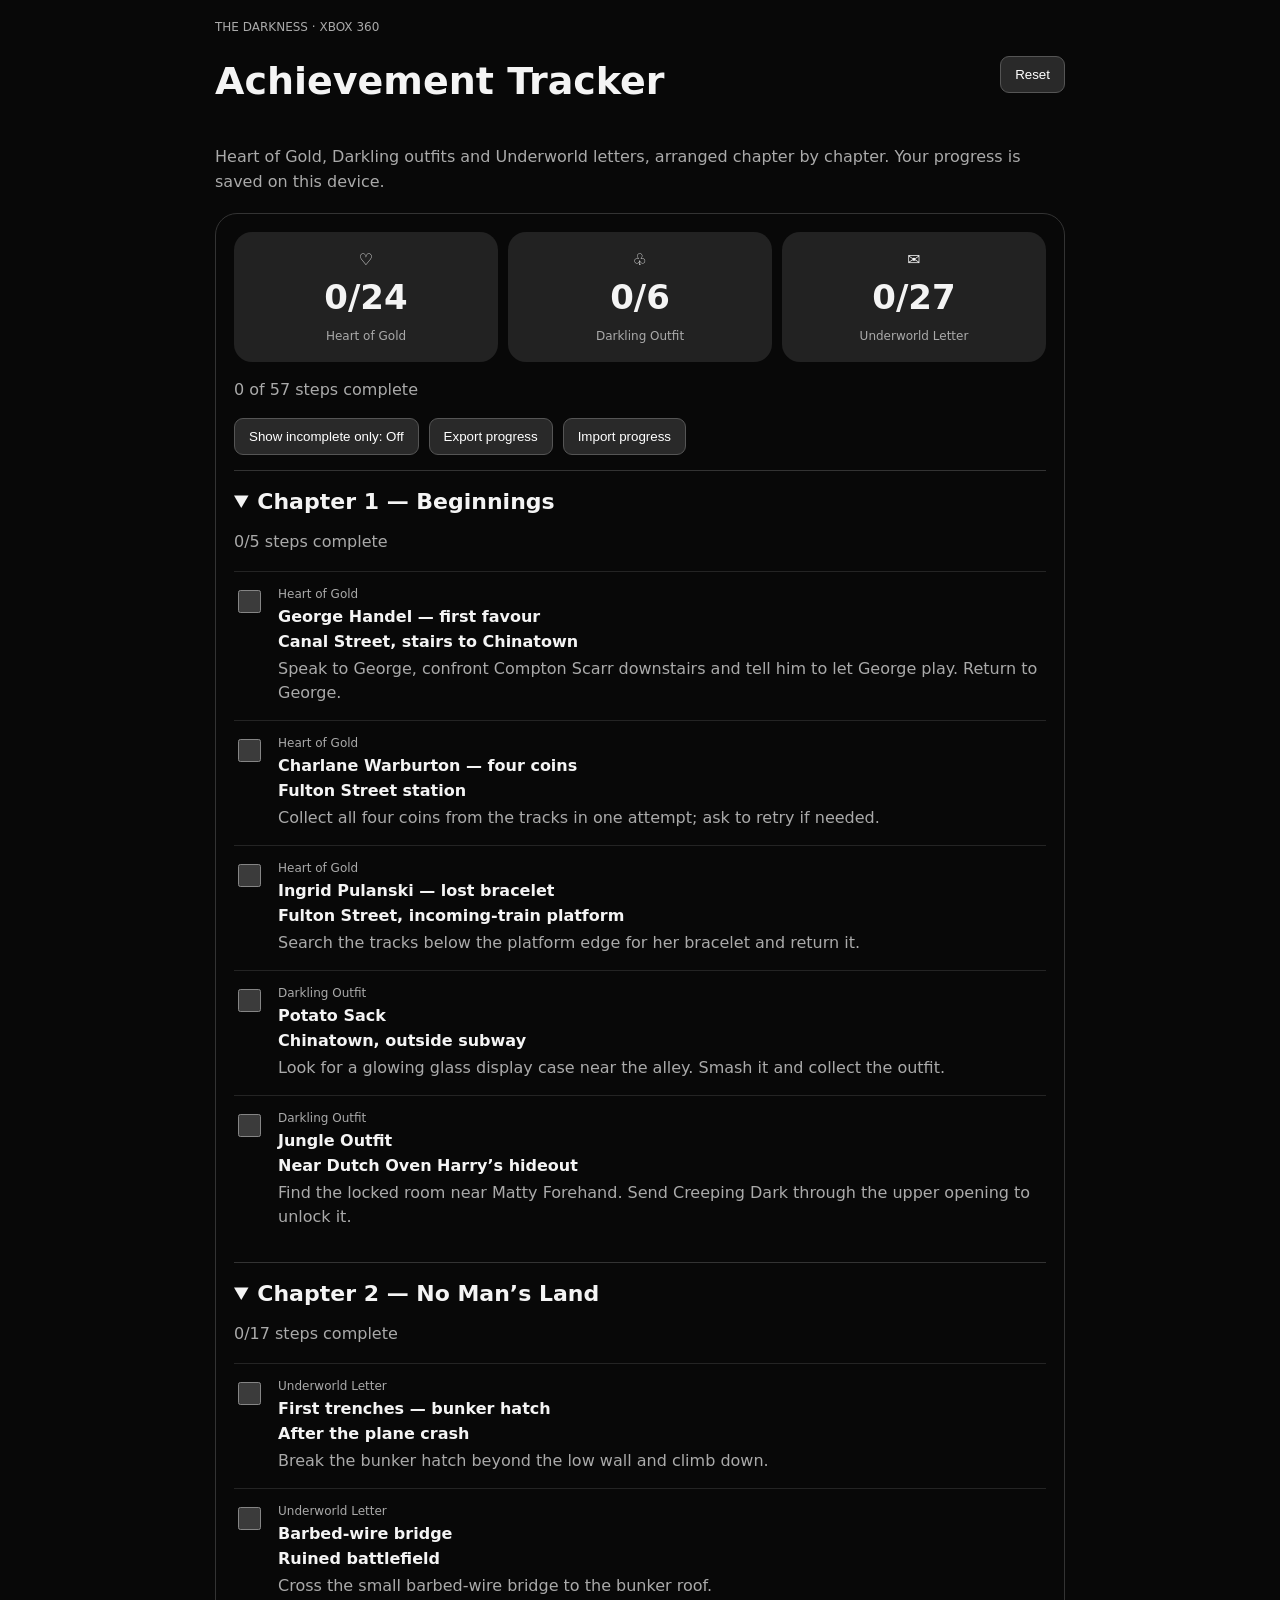
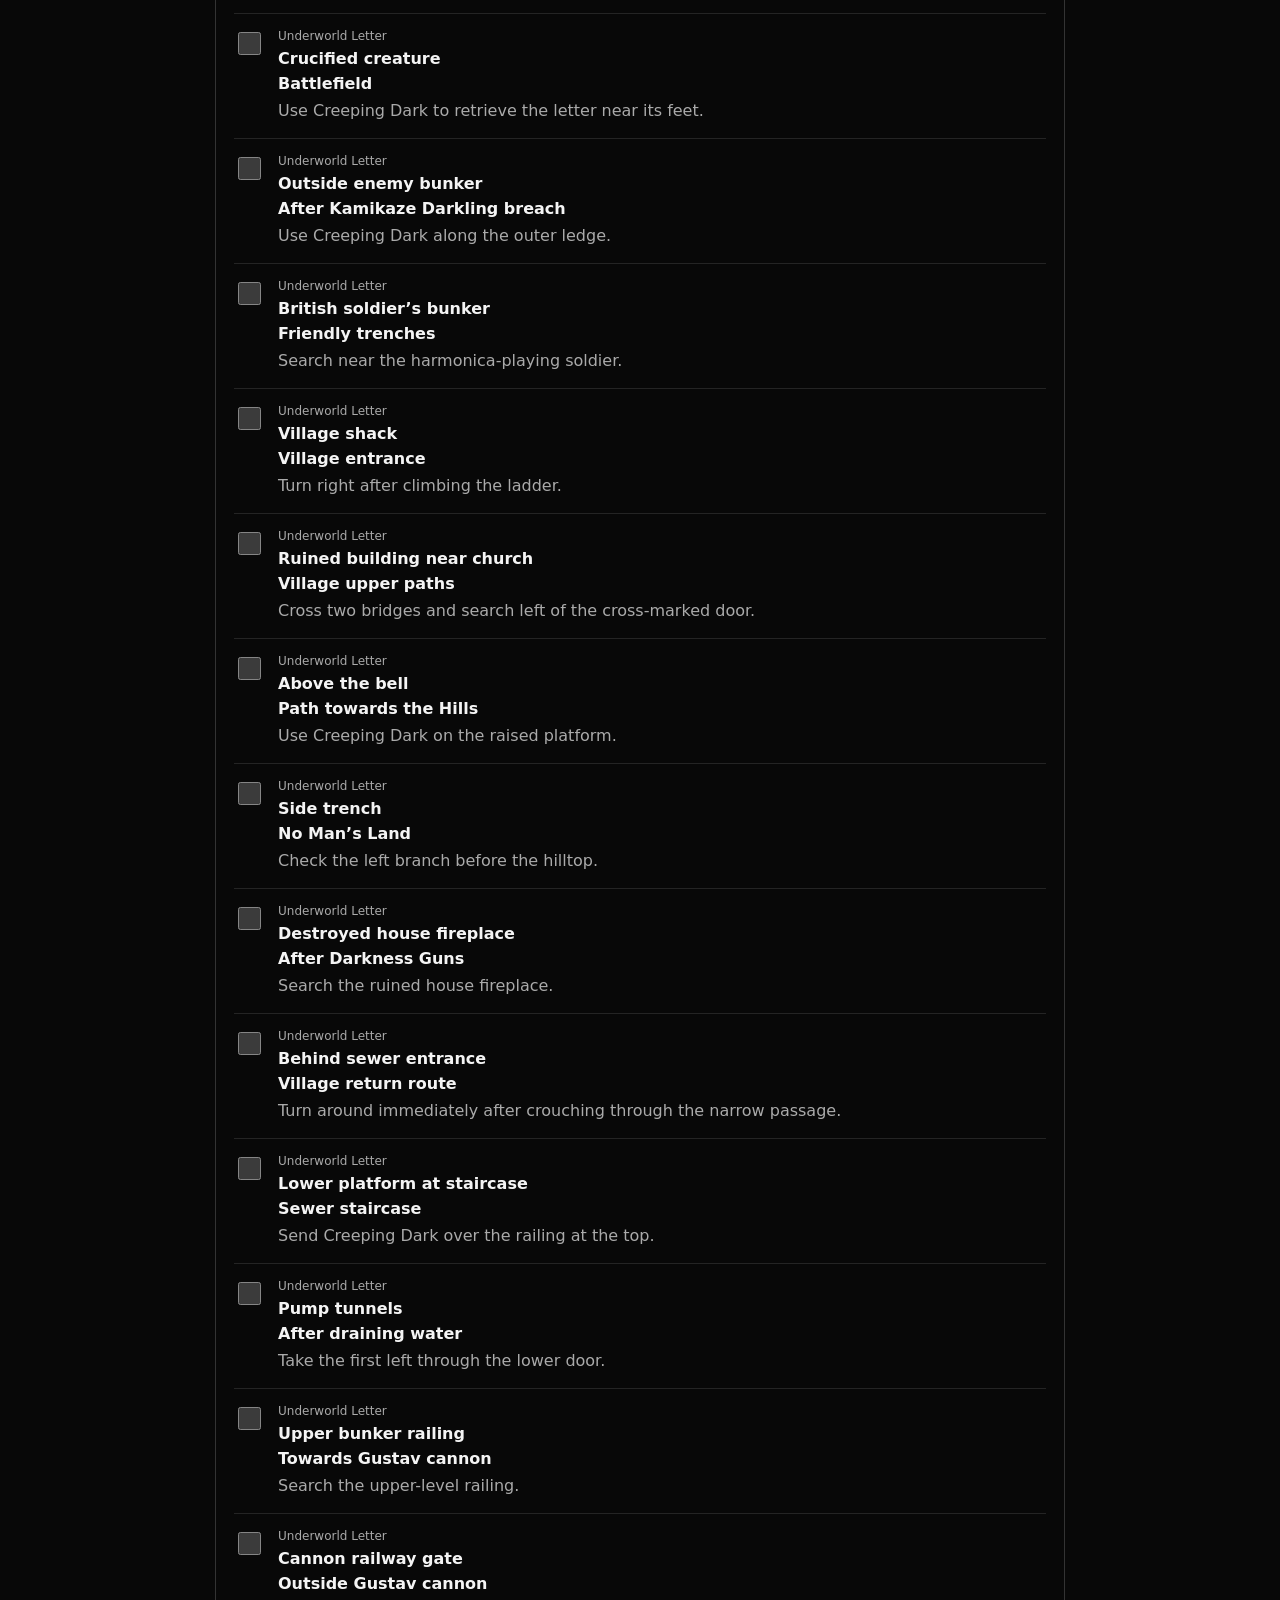
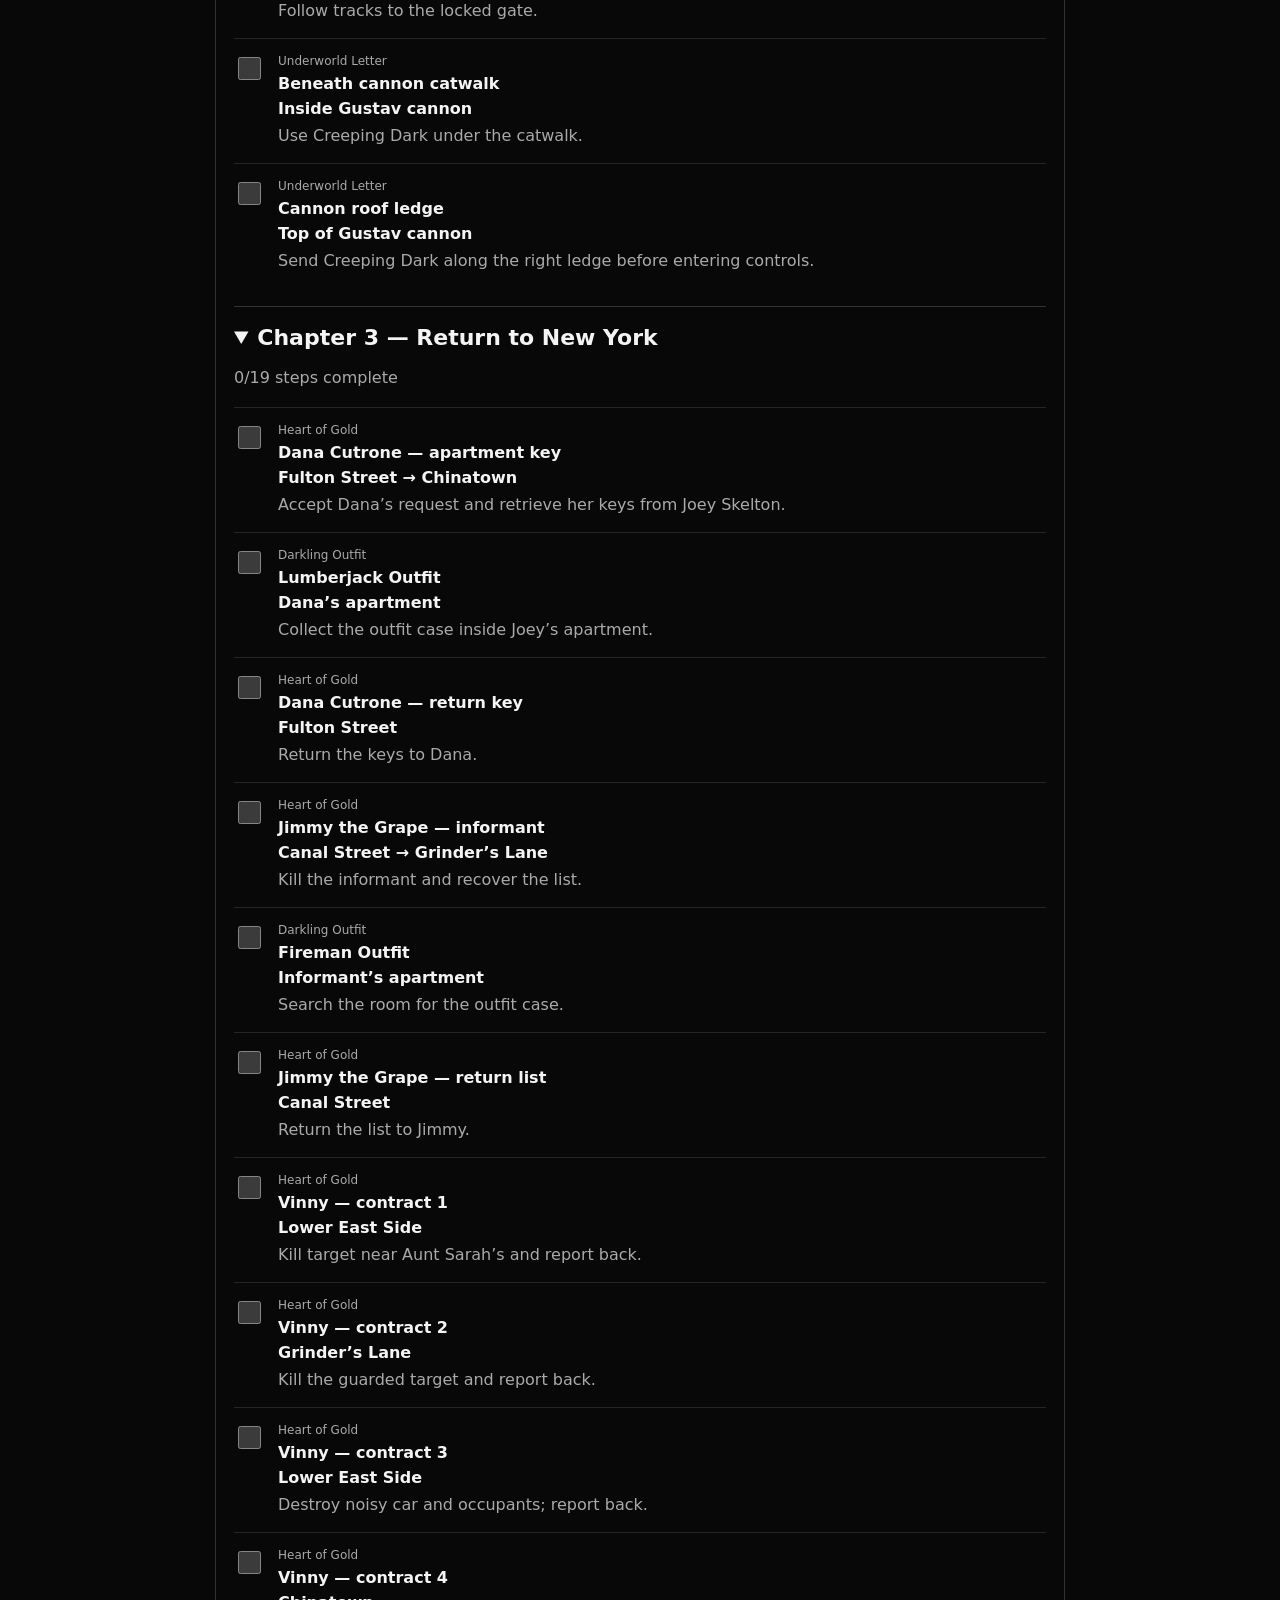
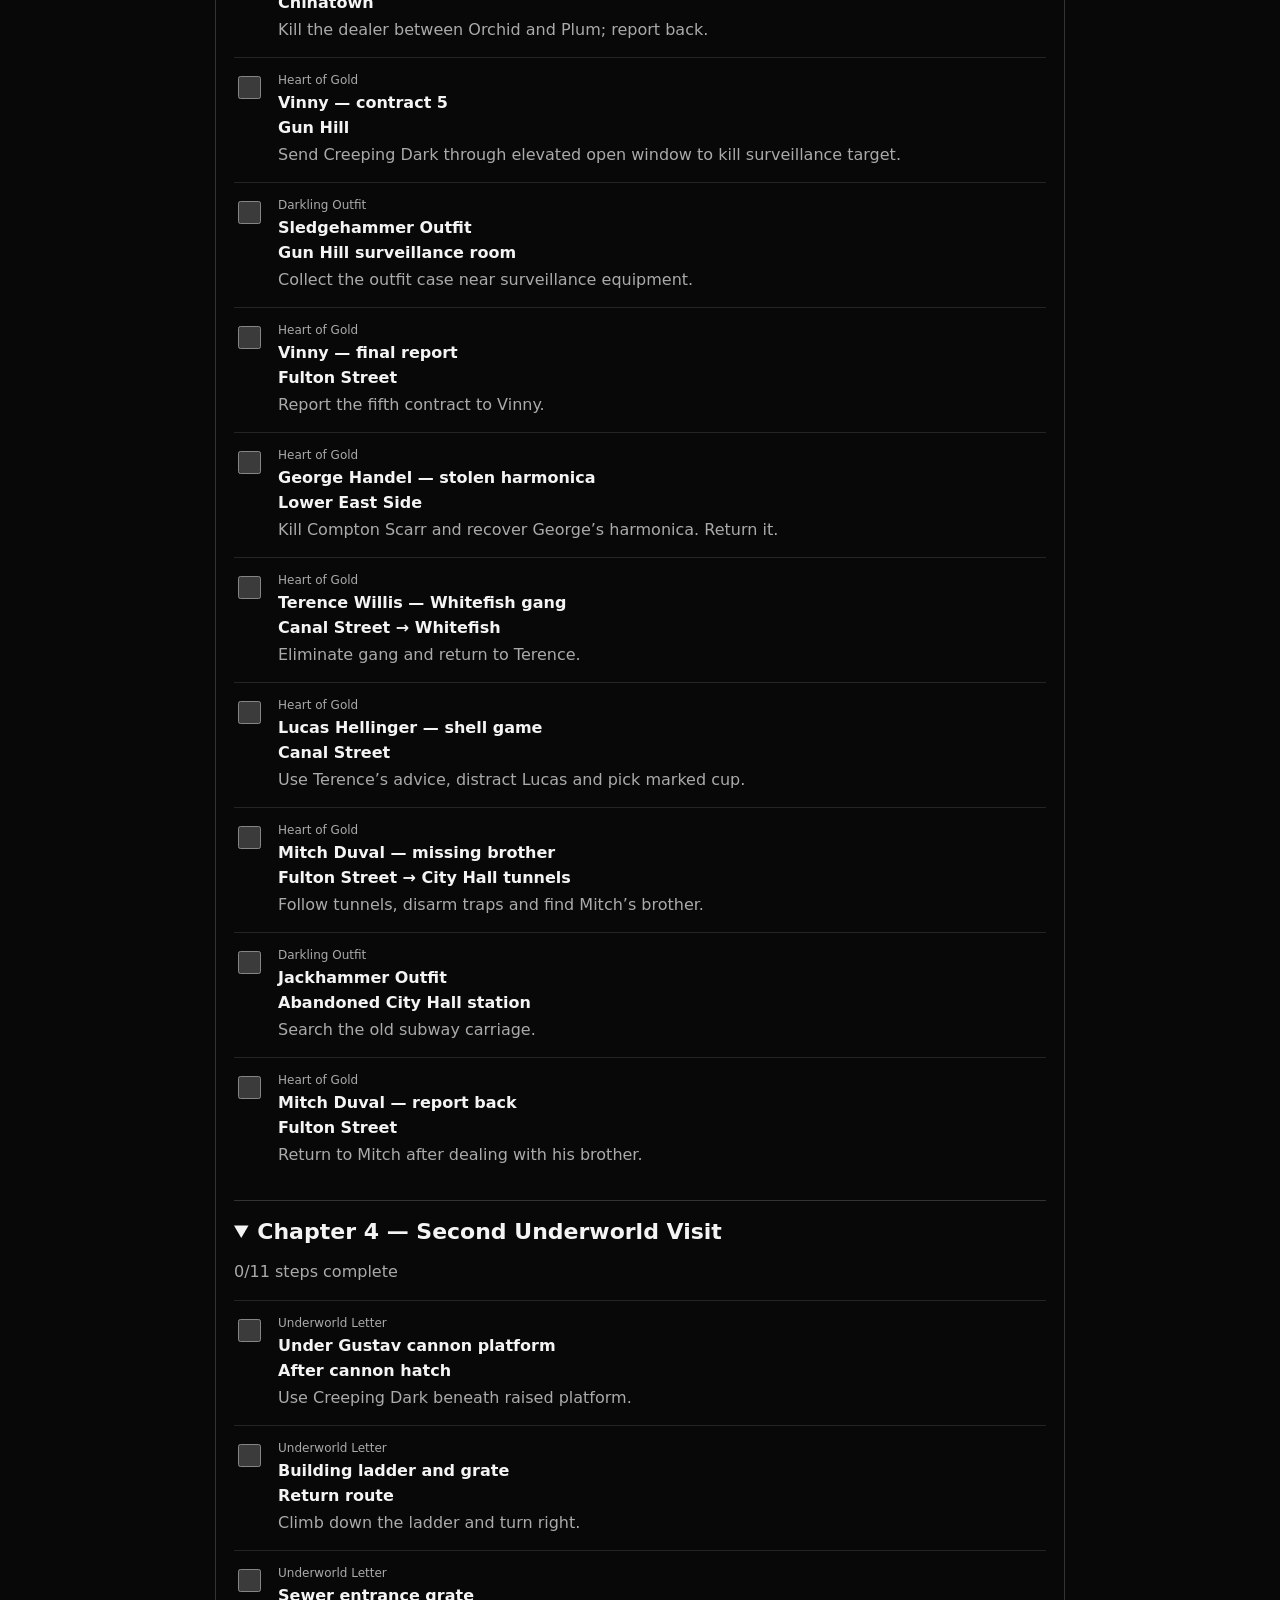
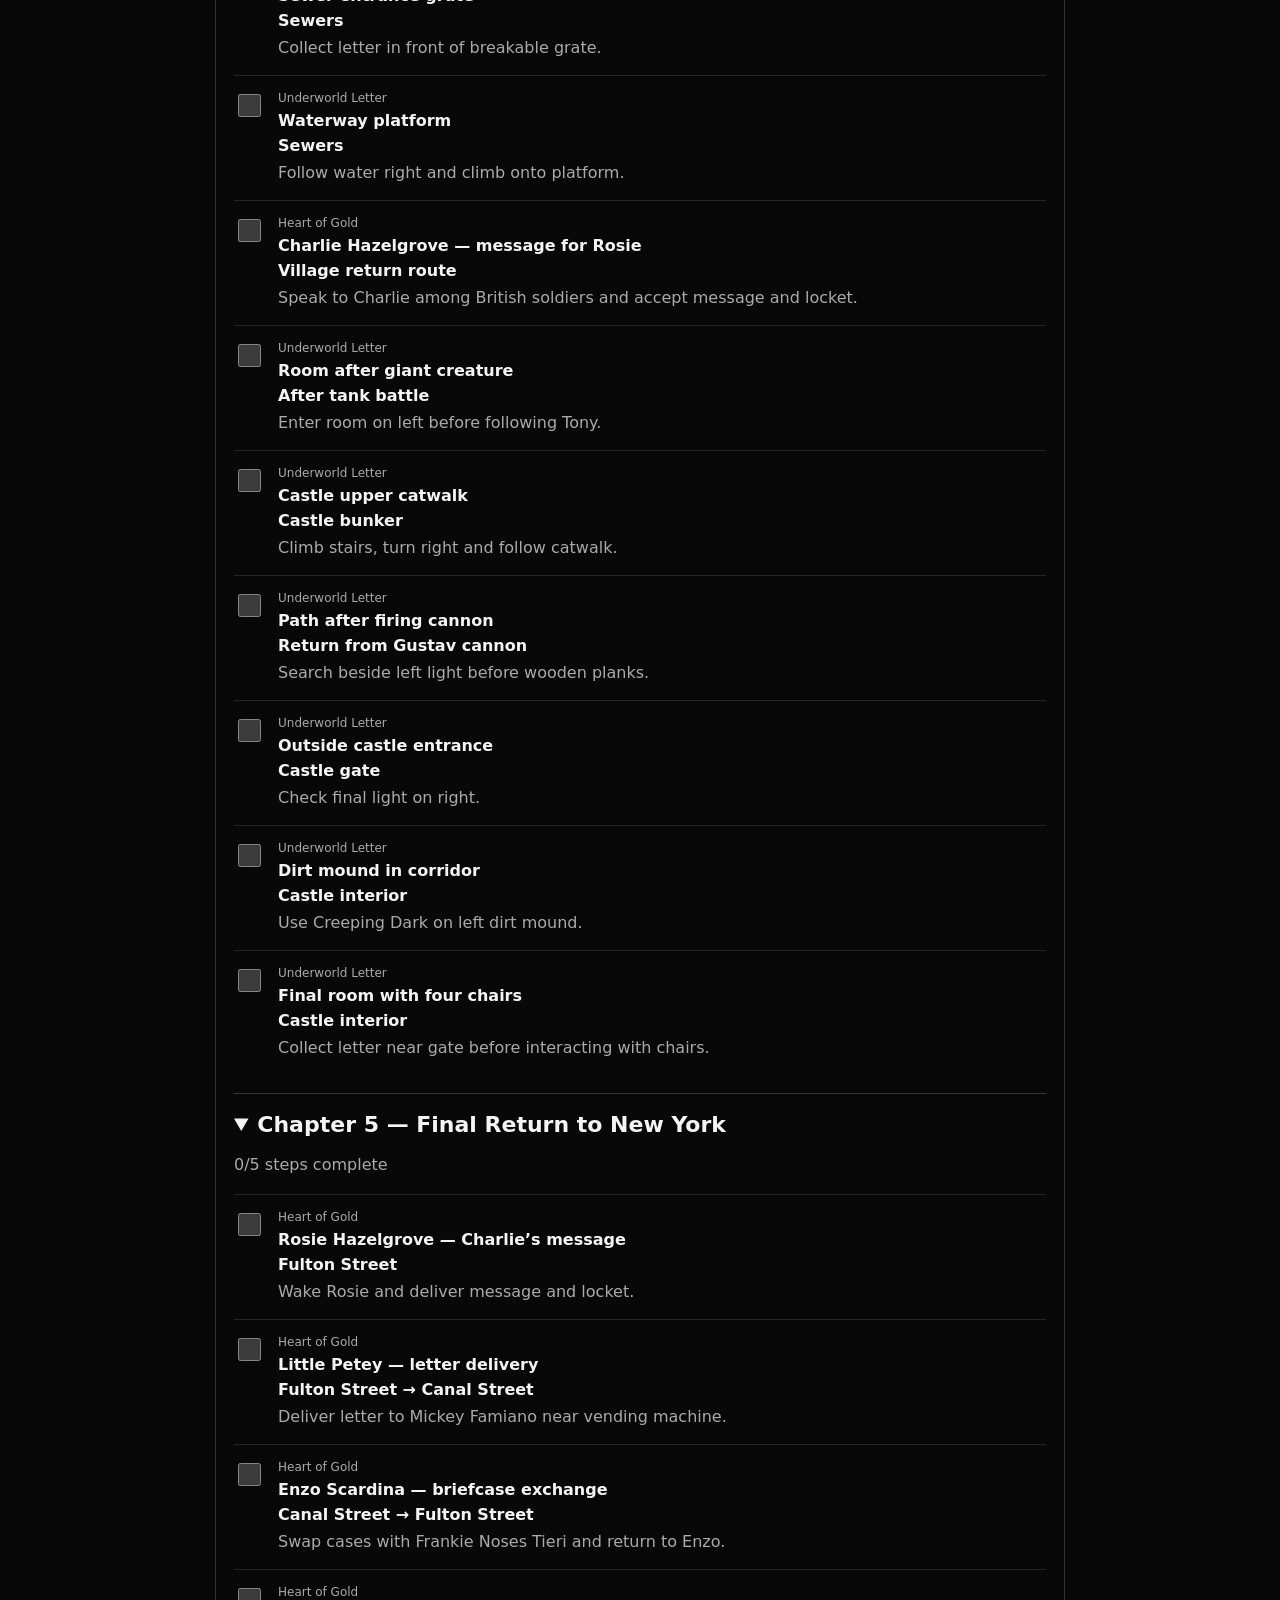
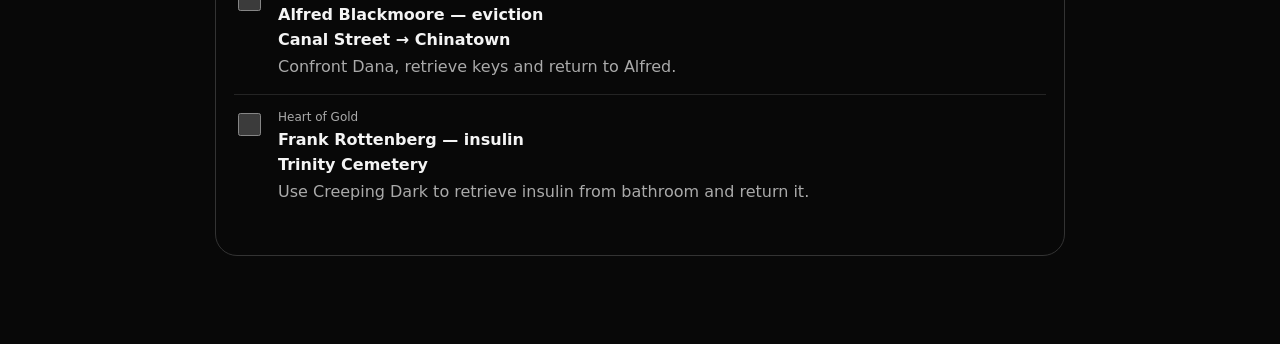
==== index.html @ 96cd5b73 "Add files via upload" ====
<!doctype html><html lang="en"><head><meta charset="utf-8"><meta name="viewport" content="width=device-width,initial-scale=1"><title>The Darkness — Achievement Tracker</title><style>:root{color-scheme:dark;font-family:system-ui,-apple-system,sans-serif;background:#080808;color:#f4f4f4}body{max-width:850px;margin:auto;padding:20px 16px 70px}h1{font-size:clamp(25px,5vw,38px)}h2{font-size:24px;margin:8px 0}p{color:#aaa;line-height:1.55}.stats{display:grid;grid-template-columns:repeat(3,1fr);gap:10px}.stat{background:#222;border-radius:18px;text-align:center;padding:18px 6px}.stat b{display:block;font-size:clamp(22px,5vw,34px);margin:8px 0}.stat span{font-size:12px;color:#aaa}.panel{border:1px solid #333;border-radius:22px;padding:18px;margin:18px 0}details{border-top:1px solid #333;padding:18px 0}summary{font-size:22px;font-weight:700;cursor:pointer}label{display:flex;gap:14px;padding:15px 0;border-top:1px solid #242424;cursor:pointer}input{width:23px;height:23px;flex-shrink:0;accent-color:#ddd}small{display:block;color:#aaa;font-size:12px;margin-bottom:6px}.where{font-weight:600;margin:6px 0}.desc{color:#aaa;line-height:1.5}button{background:#292929;color:white;border:1px solid #555;padding:10px 14px;border-radius:9px;cursor:pointer}header{display:flex;align-items:center;justify-content:space-between;gap:12px}.muted{color:#aaa} .done .name{text-decoration:line-through;color:#888} .controls{display:flex;gap:10px;flex-wrap:wrap;margin:15px 0}@media(max-width:430px){.panel{padding:12px}.stat{padding:14px 3px}}</style></head><body><header><div><small>THE DARKNESS · XBOX 360</small><h1>Achievement Tracker</h1></div><button id="reset">Reset</button></header><p>Heart of Gold, Darkling outfits and Underworld letters, arranged chapter by chapter. Your progress is saved on this device.</p><section class="panel"><div class="stats" id="stats"></div><p id="overall"></p><div class="controls"><button id="filter">Show incomplete only: Off</button><button id="export">Export progress</button><button id="import">Import progress</button><input id="file" type="file" accept="application/json" hidden></div><div id="chapters"></div></section><script>
const raw=[
['Chapter 1 — Beginnings',[
['heart','George Handel — first favour','Canal Street, stairs to Chinatown','Speak to George, confront Compton Scarr downstairs and tell him to let George play. Return to George.'],
['heart','Charlane Warburton — four coins','Fulton Street station','Collect all four coins from the tracks in one attempt; ask to retry if needed.'],
['heart','Ingrid Pulanski — lost bracelet','Fulton Street, incoming-train platform','Search the tracks below the platform edge for her bracelet and return it.'],
['outfit','Potato Sack','Chinatown, outside subway','Look for a glowing glass display case near the alley. Smash it and collect the outfit.'],
['outfit','Jungle Outfit','Near Dutch Oven Harry’s hideout','Find the locked room near Matty Forehand. Send Creeping Dark through the upper opening to unlock it.']]],
['Chapter 2 — No Man’s Land',[
['letter','First trenches — bunker hatch','After the plane crash','Break the bunker hatch beyond the low wall and climb down.'],['letter','Barbed-wire bridge','Ruined battlefield','Cross the small barbed-wire bridge to the bunker roof.'],['letter','Crucified creature','Battlefield','Use Creeping Dark to retrieve the letter near its feet.'],['letter','Outside enemy bunker','After Kamikaze Darkling breach','Use Creeping Dark along the outer ledge.'],['letter','British soldier’s bunker','Friendly trenches','Search near the harmonica-playing soldier.'],['letter','Village shack','Village entrance','Turn right after climbing the ladder.'],['letter','Ruined building near church','Village upper paths','Cross two bridges and search left of the cross-marked door.'],['letter','Above the bell','Path towards the Hills','Use Creeping Dark on the raised platform.'],['letter','Side trench','No Man’s Land','Check the left branch before the hilltop.'],['letter','Destroyed house fireplace','After Darkness Guns','Search the ruined house fireplace.'],['letter','Behind sewer entrance','Village return route','Turn around immediately after crouching through the narrow passage.'],['letter','Lower platform at staircase','Sewer staircase','Send Creeping Dark over the railing at the top.'],['letter','Pump tunnels','After draining water','Take the first left through the lower door.'],['letter','Upper bunker railing','Towards Gustav cannon','Search the upper-level railing.'],['letter','Cannon railway gate','Outside Gustav cannon','Follow tracks to the locked gate.'],['letter','Beneath cannon catwalk','Inside Gustav cannon','Use Creeping Dark under the catwalk.'],['letter','Cannon roof ledge','Top of Gustav cannon','Send Creeping Dark along the right ledge before entering controls.']]],
['Chapter 3 — Return to New York',[
['heart','Dana Cutrone — apartment key','Fulton Street → Chinatown','Accept Dana’s request and retrieve her keys from Joey Skelton.'],['outfit','Lumberjack Outfit','Dana’s apartment','Collect the outfit case inside Joey’s apartment.'],['heart','Dana Cutrone — return key','Fulton Street','Return the keys to Dana.'],['heart','Jimmy the Grape — informant','Canal Street → Grinder’s Lane','Kill the informant and recover the list.'],['outfit','Fireman Outfit','Informant’s apartment','Search the room for the outfit case.'],['heart','Jimmy the Grape — return list','Canal Street','Return the list to Jimmy.'],['heart','Vinny — contract 1','Lower East Side','Kill target near Aunt Sarah’s and report back.'],['heart','Vinny — contract 2','Grinder’s Lane','Kill the guarded target and report back.'],['heart','Vinny — contract 3','Lower East Side','Destroy noisy car and occupants; report back.'],['heart','Vinny — contract 4','Chinatown','Kill the dealer between Orchid and Plum; report back.'],['heart','Vinny — contract 5','Gun Hill','Send Creeping Dark through elevated open window to kill surveillance target.'],['outfit','Sledgehammer Outfit','Gun Hill surveillance room','Collect the outfit case near surveillance equipment.'],['heart','Vinny — final report','Fulton Street','Report the fifth contract to Vinny.'],['heart','George Handel — stolen harmonica','Lower East Side','Kill Compton Scarr and recover George’s harmonica. Return it.'],['heart','Terence Willis — Whitefish gang','Canal Street → Whitefish','Eliminate gang and return to Terence.'],['heart','Lucas Hellinger — shell game','Canal Street','Use Terence’s advice, distract Lucas and pick marked cup.'],['heart','Mitch Duval — missing brother','Fulton Street → City Hall tunnels','Follow tunnels, disarm traps and find Mitch’s brother.'],['outfit','Jackhammer Outfit','Abandoned City Hall station','Search the old subway carriage.'],['heart','Mitch Duval — report back','Fulton Street','Return to Mitch after dealing with his brother.']]],
['Chapter 4 — Second Underworld Visit',[
['letter','Under Gustav cannon platform','After cannon hatch','Use Creeping Dark beneath raised platform.'],['letter','Building ladder and grate','Return route','Climb down the ladder and turn right.'],['letter','Sewer entrance grate','Sewers','Collect letter in front of breakable grate.'],['letter','Waterway platform','Sewers','Follow water right and climb onto platform.'],['heart','Charlie Hazelgrove — message for Rosie','Village return route','Speak to Charlie among British soldiers and accept message and locket.'],['letter','Room after giant creature','After tank battle','Enter room on left before following Tony.'],['letter','Castle upper catwalk','Castle bunker','Climb stairs, turn right and follow catwalk.'],['letter','Path after firing cannon','Return from Gustav cannon','Search beside left light before wooden planks.'],['letter','Outside castle entrance','Castle gate','Check final light on right.'],['letter','Dirt mound in corridor','Castle interior','Use Creeping Dark on left dirt mound.'],['letter','Final room with four chairs','Castle interior','Collect letter near gate before interacting with chairs.']]],
['Chapter 5 — Final Return to New York',[
['heart','Rosie Hazelgrove — Charlie’s message','Fulton Street','Wake Rosie and deliver message and locket.'],['heart','Little Petey — letter delivery','Fulton Street → Canal Street','Deliver letter to Mickey Famiano near vending machine.'],['heart','Enzo Scardina — briefcase exchange','Canal Street → Fulton Street','Swap cases with Frankie Noses Tieri and return to Enzo.'],['heart','Alfred Blackmoore — eviction','Canal Street → Chinatown','Confront Dana, retrieve keys and return to Alfred.'],['heart','Frank Rottenberg — insulin','Trinity Cemetery','Use Creeping Dark to retrieve insulin from bathroom and return it.']]]];
const data=raw.map((c,ci)=>({name:c[0],items:c[1].map((r,i)=>({id:`${ci}-${i}`,type:r[0],name:r[1],where:r[2],desc:r[3]}))}));const key='darkness-tracker-v1';let saved={};try{saved=JSON.parse(localStorage.getItem(key)||'{}')}catch{}let incomplete=false;const types={heart:['♡','Heart of Gold'],outfit:['♧','Darkling Outfit'],letter:['✉','Underworld Letter']};function render(){let all=data.flatMap(c=>c.items);document.querySelector('#stats').innerHTML=Object.entries(types).map(([t,[icon,name]])=>`<div class="stat"><div>${icon}</div><b>${all.filter(x=>x.type===t&&saved[x.id]).length}/${all.filter(x=>x.type===t).length}</b><span>${name}</span></div>`).join('');document.querySelector('#overall').textContent=`${all.filter(x=>saved[x.id]).length} of ${all.length} steps complete`;document.querySelector('#chapters').innerHTML=data.map(c=>`<details open><summary>${c.name}</summary><p>${c.items.filter(x=>saved[x.id]).length}/${c.items.length} steps complete</p>${c.items.filter(x=>!incomplete||!saved[x.id]).map(x=>`<label class="${saved[x.id]?'done':''}"><input type="checkbox" data-id="${x.id}" ${saved[x.id]?'checked':''}><div><small>${types[x.type][1]}</small><strong class="name">${x.name}</strong><div class="where">${x.where}</div><div class="desc">${x.desc}</div></div></label>`).join('')}</details>`).join('');document.querySelectorAll('input[data-id]').forEach(el=>el.addEventListener('change',()=>{saved[el.dataset.id]=el.checked;localStorage.setItem(key,JSON.stringify(saved));render()}))}document.querySelector('#filter').onclick=()=>{incomplete=!incomplete;document.querySelector('#filter').textContent=`Show incomplete only: ${incomplete?'On':'Off'}`;render()};document.querySelector('#reset').onclick=()=>{if(confirm('Reset all progress?')){saved={};localStorage.setItem(key,'{}');render()}};document.querySelector('#export').onclick=()=>{let a=document.createElement('a'),blob=new Blob([JSON.stringify(saved,null,2)],{type:'application/json'});a.href=URL.createObjectURL(blob);a.download='darkness-progress.json';a.click();URL.revokeObjectURL(a.href)};document.querySelector('#import').onclick=()=>document.querySelector('#file').click();document.querySelector('#file').onchange=async e=>{let f=e.target.files[0];if(!f)return;try{saved=JSON.parse(await f.text());localStorage.setItem(key,JSON.stringify(saved));render()}catch{alert('Invalid progress file')}};render();
</script></body></html>
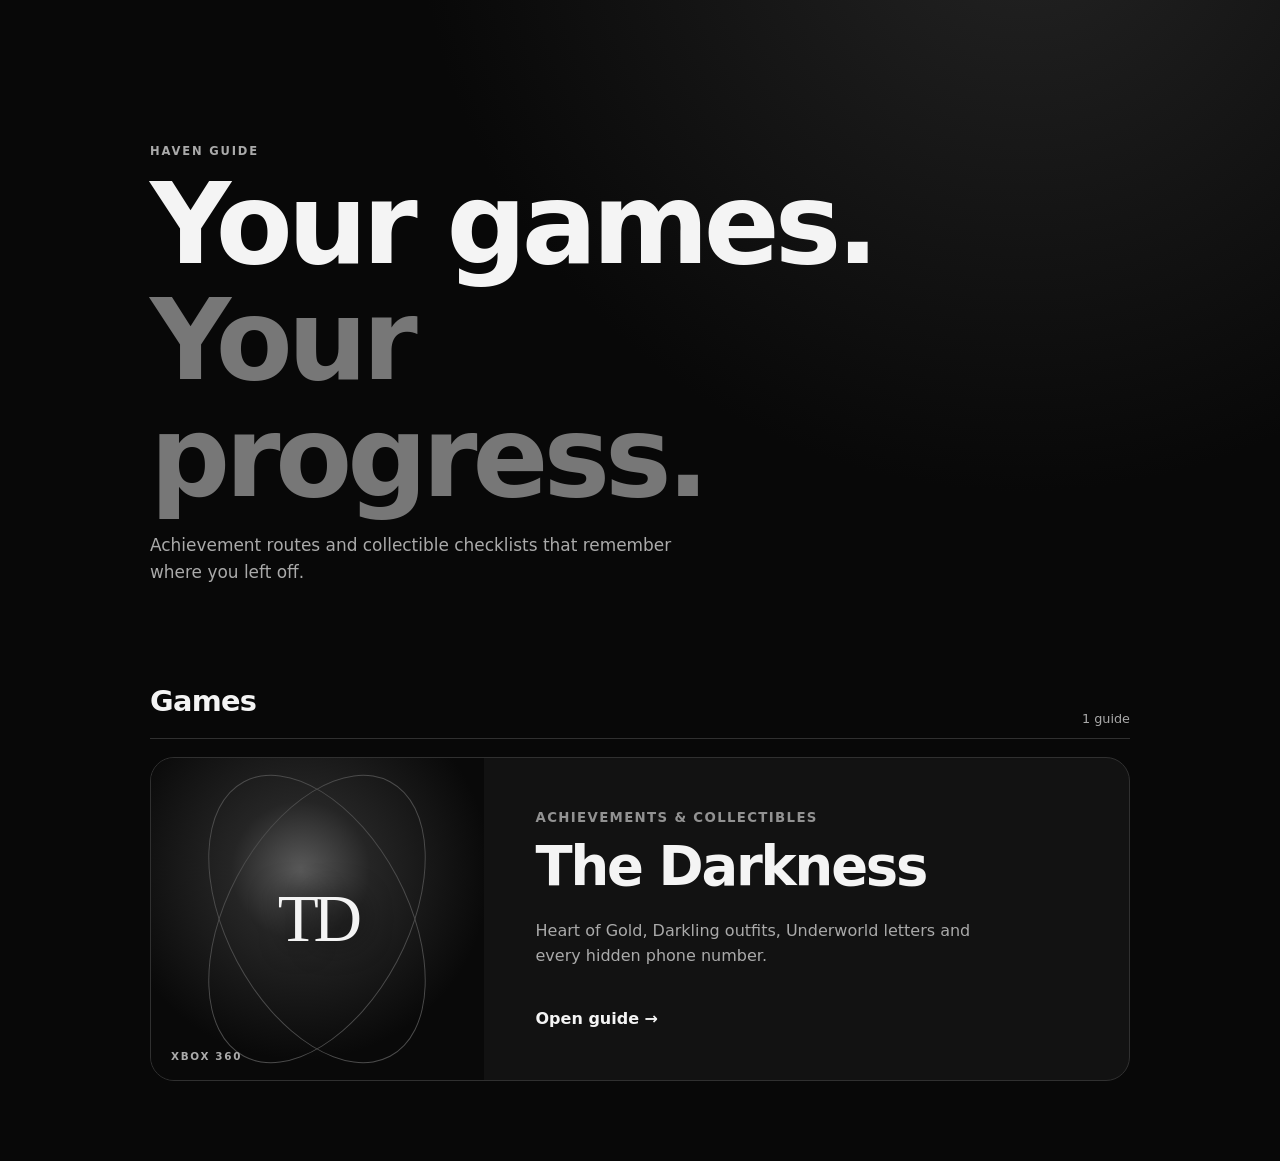
==== commit 3351a57b: "Add files via upload" ====
--- a/index.html
+++ b/index.html
@@ -1,18 +1,39 @@
-<!doctype html><html lang="en"><head><meta charset="utf-8"><meta name="viewport" content="width=device-width,initial-scale=1"><title>The Darkness — Achievement Tracker</title><style>:root{color-scheme:dark;font-family:system-ui,-apple-system,sans-serif;background:#080808;color:#f4f4f4}body{max-width:850px;margin:auto;padding:20px 16px 70px}h1{font-size:clamp(25px,5vw,38px)}h2{font-size:24px;margin:8px 0}p{color:#aaa;line-height:1.55}.stats{display:grid;grid-template-columns:repeat(3,1fr);gap:10px}.stat{background:#222;border-radius:18px;text-align:center;padding:18px 6px}.stat b{display:block;font-size:clamp(22px,5vw,34px);margin:8px 0}.stat span{font-size:12px;color:#aaa}.panel{border:1px solid #333;border-radius:22px;padding:18px;margin:18px 0}details{border-top:1px solid #333;padding:18px 0}summary{font-size:22px;font-weight:700;cursor:pointer}label{display:flex;gap:14px;padding:15px 0;border-top:1px solid #242424;cursor:pointer}input{width:23px;height:23px;flex-shrink:0;accent-color:#ddd}small{display:block;color:#aaa;font-size:12px;margin-bottom:6px}.where{font-weight:600;margin:6px 0}.desc{color:#aaa;line-height:1.5}button{background:#292929;color:white;border:1px solid #555;padding:10px 14px;border-radius:9px;cursor:pointer}header{display:flex;align-items:center;justify-content:space-between;gap:12px}.muted{color:#aaa} .done .name{text-decoration:line-through;color:#888} .controls{display:flex;gap:10px;flex-wrap:wrap;margin:15px 0}@media(max-width:430px){.panel{padding:12px}.stat{padding:14px 3px}}</style></head><body><header><div><small>THE DARKNESS · XBOX 360</small><h1>Achievement Tracker</h1></div><button id="reset">Reset</button></header><p>Heart of Gold, Darkling outfits and Underworld letters, arranged chapter by chapter. Your progress is saved on this device.</p><section class="panel"><div class="stats" id="stats"></div><p id="overall"></p><div class="controls"><button id="filter">Show incomplete only: Off</button><button id="export">Export progress</button><button id="import">Import progress</button><input id="file" type="file" accept="application/json" hidden></div><div id="chapters"></div></section><script>
-const raw=[
-['Chapter 1 — Beginnings',[
-['heart','George Handel — first favour','Canal Street, stairs to Chinatown','Speak to George, confront Compton Scarr downstairs and tell him to let George play. Return to George.'],
-['heart','Charlane Warburton — four coins','Fulton Street station','Collect all four coins from the tracks in one attempt; ask to retry if needed.'],
-['heart','Ingrid Pulanski — lost bracelet','Fulton Street, incoming-train platform','Search the tracks below the platform edge for her bracelet and return it.'],
-['outfit','Potato Sack','Chinatown, outside subway','Look for a glowing glass display case near the alley. Smash it and collect the outfit.'],
-['outfit','Jungle Outfit','Near Dutch Oven Harry’s hideout','Find the locked room near Matty Forehand. Send Creeping Dark through the upper opening to unlock it.']]],
-['Chapter 2 — No Man’s Land',[
-['letter','First trenches — bunker hatch','After the plane crash','Break the bunker hatch beyond the low wall and climb down.'],['letter','Barbed-wire bridge','Ruined battlefield','Cross the small barbed-wire bridge to the bunker roof.'],['letter','Crucified creature','Battlefield','Use Creeping Dark to retrieve the letter near its feet.'],['letter','Outside enemy bunker','After Kamikaze Darkling breach','Use Creeping Dark along the outer ledge.'],['letter','British soldier’s bunker','Friendly trenches','Search near the harmonica-playing soldier.'],['letter','Village shack','Village entrance','Turn right after climbing the ladder.'],['letter','Ruined building near church','Village upper paths','Cross two bridges and search left of the cross-marked door.'],['letter','Above the bell','Path towards the Hills','Use Creeping Dark on the raised platform.'],['letter','Side trench','No Man’s Land','Check the left branch before the hilltop.'],['letter','Destroyed house fireplace','After Darkness Guns','Search the ruined house fireplace.'],['letter','Behind sewer entrance','Village return route','Turn around immediately after crouching through the narrow passage.'],['letter','Lower platform at staircase','Sewer staircase','Send Creeping Dark over the railing at the top.'],['letter','Pump tunnels','After draining water','Take the first left through the lower door.'],['letter','Upper bunker railing','Towards Gustav cannon','Search the upper-level railing.'],['letter','Cannon railway gate','Outside Gustav cannon','Follow tracks to the locked gate.'],['letter','Beneath cannon catwalk','Inside Gustav cannon','Use Creeping Dark under the catwalk.'],['letter','Cannon roof ledge','Top of Gustav cannon','Send Creeping Dark along the right ledge before entering controls.']]],
-['Chapter 3 — Return to New York',[
-['heart','Dana Cutrone — apartment key','Fulton Street → Chinatown','Accept Dana’s request and retrieve her keys from Joey Skelton.'],['outfit','Lumberjack Outfit','Dana’s apartment','Collect the outfit case inside Joey’s apartment.'],['heart','Dana Cutrone — return key','Fulton Street','Return the keys to Dana.'],['heart','Jimmy the Grape — informant','Canal Street → Grinder’s Lane','Kill the informant and recover the list.'],['outfit','Fireman Outfit','Informant’s apartment','Search the room for the outfit case.'],['heart','Jimmy the Grape — return list','Canal Street','Return the list to Jimmy.'],['heart','Vinny — contract 1','Lower East Side','Kill target near Aunt Sarah’s and report back.'],['heart','Vinny — contract 2','Grinder’s Lane','Kill the guarded target and report back.'],['heart','Vinny — contract 3','Lower East Side','Destroy noisy car and occupants; report back.'],['heart','Vinny — contract 4','Chinatown','Kill the dealer between Orchid and Plum; report back.'],['heart','Vinny — contract 5','Gun Hill','Send Creeping Dark through elevated open window to kill surveillance target.'],['outfit','Sledgehammer Outfit','Gun Hill surveillance room','Collect the outfit case near surveillance equipment.'],['heart','Vinny — final report','Fulton Street','Report the fifth contract to Vinny.'],['heart','George Handel — stolen harmonica','Lower East Side','Kill Compton Scarr and recover George’s harmonica. Return it.'],['heart','Terence Willis — Whitefish gang','Canal Street → Whitefish','Eliminate gang and return to Terence.'],['heart','Lucas Hellinger — shell game','Canal Street','Use Terence’s advice, distract Lucas and pick marked cup.'],['heart','Mitch Duval — missing brother','Fulton Street → City Hall tunnels','Follow tunnels, disarm traps and find Mitch’s brother.'],['outfit','Jackhammer Outfit','Abandoned City Hall station','Search the old subway carriage.'],['heart','Mitch Duval — report back','Fulton Street','Return to Mitch after dealing with his brother.']]],
-['Chapter 4 — Second Underworld Visit',[
-['letter','Under Gustav cannon platform','After cannon hatch','Use Creeping Dark beneath raised platform.'],['letter','Building ladder and grate','Return route','Climb down the ladder and turn right.'],['letter','Sewer entrance grate','Sewers','Collect letter in front of breakable grate.'],['letter','Waterway platform','Sewers','Follow water right and climb onto platform.'],['heart','Charlie Hazelgrove — message for Rosie','Village return route','Speak to Charlie among British soldiers and accept message and locket.'],['letter','Room after giant creature','After tank battle','Enter room on left before following Tony.'],['letter','Castle upper catwalk','Castle bunker','Climb stairs, turn right and follow catwalk.'],['letter','Path after firing cannon','Return from Gustav cannon','Search beside left light before wooden planks.'],['letter','Outside castle entrance','Castle gate','Check final light on right.'],['letter','Dirt mound in corridor','Castle interior','Use Creeping Dark on left dirt mound.'],['letter','Final room with four chairs','Castle interior','Collect letter near gate before interacting with chairs.']]],
-['Chapter 5 — Final Return to New York',[
-['heart','Rosie Hazelgrove — Charlie’s message','Fulton Street','Wake Rosie and deliver message and locket.'],['heart','Little Petey — letter delivery','Fulton Street → Canal Street','Deliver letter to Mickey Famiano near vending machine.'],['heart','Enzo Scardina — briefcase exchange','Canal Street → Fulton Street','Swap cases with Frankie Noses Tieri and return to Enzo.'],['heart','Alfred Blackmoore — eviction','Canal Street → Chinatown','Confront Dana, retrieve keys and return to Alfred.'],['heart','Frank Rottenberg — insulin','Trinity Cemetery','Use Creeping Dark to retrieve insulin from bathroom and return it.']]]];
-const data=raw.map((c,ci)=>({name:c[0],items:c[1].map((r,i)=>({id:`${ci}-${i}`,type:r[0],name:r[1],where:r[2],desc:r[3]}))}));const key='darkness-tracker-v1';let saved={};try{saved=JSON.parse(localStorage.getItem(key)||'{}')}catch{}let incomplete=false;const types={heart:['♡','Heart of Gold'],outfit:['♧','Darkling Outfit'],letter:['✉','Underworld Letter']};function render(){let all=data.flatMap(c=>c.items);document.querySelector('#stats').innerHTML=Object.entries(types).map(([t,[icon,name]])=>`<div class="stat"><div>${icon}</div><b>${all.filter(x=>x.type===t&&saved[x.id]).length}/${all.filter(x=>x.type===t).length}</b><span>${name}</span></div>`).join('');document.querySelector('#overall').textContent=`${all.filter(x=>saved[x.id]).length} of ${all.length} steps complete`;document.querySelector('#chapters').innerHTML=data.map(c=>`<details open><summary>${c.name}</summary><p>${c.items.filter(x=>saved[x.id]).length}/${c.items.length} steps complete</p>${c.items.filter(x=>!incomplete||!saved[x.id]).map(x=>`<label class="${saved[x.id]?'done':''}"><input type="checkbox" data-id="${x.id}" ${saved[x.id]?'checked':''}><div><small>${types[x.type][1]}</small><strong class="name">${x.name}</strong><div class="where">${x.where}</div><div class="desc">${x.desc}</div></div></label>`).join('')}</details>`).join('');document.querySelectorAll('input[data-id]').forEach(el=>el.addEventListener('change',()=>{saved[el.dataset.id]=el.checked;localStorage.setItem(key,JSON.stringify(saved));render()}))}document.querySelector('#filter').onclick=()=>{incomplete=!incomplete;document.querySelector('#filter').textContent=`Show incomplete only: ${incomplete?'On':'Off'}`;render()};document.querySelector('#reset').onclick=()=>{if(confirm('Reset all progress?')){saved={};localStorage.setItem(key,'{}');render()}};document.querySelector('#export').onclick=()=>{let a=document.createElement('a'),blob=new Blob([JSON.stringify(saved,null,2)],{type:'application/json'});a.href=URL.createObjectURL(blob);a.download='darkness-progress.json';a.click();URL.revokeObjectURL(a.href)};document.querySelector('#import').onclick=()=>document.querySelector('#file').click();document.querySelector('#file').onchange=async e=>{let f=e.target.files[0];if(!f)return;try{saved=JSON.parse(await f.text());localStorage.setItem(key,JSON.stringify(saved));render()}catch{alert('Invalid progress file')}};render();
-</script></body></html>
+<!doctype html>
+<html lang="en">
+<head>
+  <meta charset="utf-8">
+  <meta name="viewport" content="width=device-width, initial-scale=1">
+  <meta name="description" content="Achievement and collectible guides with progress tracking.">
+  <title>Haven Guide</title>
+  <link rel="stylesheet" href="styles.css">
+</head>
+<body class="home-page">
+  <main class="shell home-shell">
+    <header class="hero">
+      <div class="eyebrow">HAVEN GUIDE</div>
+      <h1>Your games.<br><span>Your progress.</span></h1>
+      <p>Achievement routes and collectible checklists that remember where you left off.</p>
+    </header>
+
+    <section aria-labelledby="games-heading">
+      <div class="section-heading">
+        <h2 id="games-heading">Games</h2>
+        <span>1 guide</span>
+      </div>
+
+      <a class="game-card" href="darkness.html">
+        <div class="game-art" aria-hidden="true">
+          <span class="game-monogram">TD</span>
+          <span class="game-platform">XBOX 360</span>
+        </div>
+        <div class="game-copy">
+          <small>ACHIEVEMENTS &amp; COLLECTIBLES</small>
+          <h3>The Darkness</h3>
+          <p>Heart of Gold, Darkling outfits, Underworld letters and every hidden phone number.</p>
+          <span class="open-guide">Open guide <span aria-hidden="true">→</span></span>
+        </div>
+      </a>
+    </section>
+  </main>
+</body>
+</html>
--- a/styles.css
+++ b/styles.css
@@ -0,0 +1,99 @@
+:root {
+  color-scheme: dark;
+  font-family: Inter, ui-sans-serif, system-ui, -apple-system, BlinkMacSystemFont, "Segoe UI", sans-serif;
+  background: #080808;
+  color: #f4f4f4;
+  --surface: #171717;
+  --surface-2: #111;
+  --line: #303030;
+  --muted: #aaa;
+  --accent: #f0f0ed;
+}
+
+* { box-sizing: border-box; }
+html { scroll-behavior: smooth; }
+body { margin: 0; min-height: 100vh; background: radial-gradient(circle at 80% -10%, #242424 0, #080808 38rem); }
+a { color: inherit; }
+button, input { font: inherit; }
+.shell { width: min(100% - 32px, 850px); margin: 0 auto; padding: 24px 0 80px; }
+h1 { margin: 8px 0; font-size: clamp(2rem, 6vw, 3.25rem); line-height: 1.04; letter-spacing: -.045em; }
+h2 { margin: 8px 0; font-size: clamp(1.4rem, 4vw, 1.8rem); letter-spacing: -.025em; }
+p { color: var(--muted); line-height: 1.6; }
+.eyebrow { color: #aaa; font-size: .72rem; font-weight: 800; letter-spacing: .16em; }
+.sr-only { position: absolute; width: 1px; height: 1px; padding: 0; margin: -1px; overflow: hidden; clip: rect(0,0,0,0); white-space: nowrap; border: 0; }
+
+.top-nav { margin-bottom: 38px; }
+.top-nav a { color: #bbb; text-decoration: none; font-size: .9rem; }
+.top-nav a:hover { color: #fff; }
+.tracker-header { display: flex; align-items: center; justify-content: space-between; gap: 16px; }
+.intro { max-width: 700px; }
+.button { border: 1px solid #4b4b4b; border-radius: 10px; padding: 10px 14px; background: #252525; color: #fff; cursor: pointer; }
+.button:hover { background: #303030; border-color: #666; }
+.button:focus-visible, a:focus-visible, .number-button:focus-visible { outline: 2px solid white; outline-offset: 3px; }
+.button.danger { flex: 0 0 auto; }
+.panel, .number-panel { margin: 22px 0; padding: 18px; border: 1px solid var(--line); border-radius: 22px; background: rgba(18,18,18,.78); }
+.stats { display: grid; grid-template-columns: repeat(3, 1fr); gap: 10px; }
+.stat { padding: 18px 6px; border-radius: 18px; background: #222; text-align: center; }
+.stat .icon { font-size: 1.1rem; }
+.stat b { display: block; margin: 8px 0; font-size: clamp(1.4rem, 5vw, 2.1rem); }
+.stat span { color: var(--muted); font-size: .72rem; }
+.progress-line { margin-bottom: 12px; }
+.controls { display: flex; flex-wrap: wrap; gap: 10px; margin: 15px 0; }
+details { border-top: 1px solid var(--line); padding: 18px 0; }
+summary { cursor: pointer; font-size: 1.3rem; font-weight: 750; }
+.task { display: flex; gap: 14px; padding: 15px 0; border-top: 1px solid #242424; cursor: pointer; }
+.task input { width: 23px; height: 23px; flex-shrink: 0; accent-color: #ddd; }
+.task small { display: block; margin-bottom: 6px; color: var(--muted); font-size: .72rem; }
+.task .where { display: block; margin: 6px 0; font-weight: 650; }
+.task .description { display: block; color: var(--muted); line-height: 1.5; }
+.task.done .name { color: #888; text-decoration: line-through; }
+
+.collectibles { margin-top: 64px; scroll-margin-top: 20px; }
+.number-panel { padding: 18px 12px 14px; }
+.number-panel-head, .number-panel-foot { display: flex; align-items: center; justify-content: space-between; gap: 14px; padding: 0 0 14px; }
+.number-panel-title { font-weight: 700; }
+.number-progress { margin-top: 4px; color: var(--muted); font-size: .78rem; }
+.number-grid { display: grid; grid-template-columns: repeat(4, 1fr); gap: 8px; }
+.number-button { min-height: 42px; border: 1px solid transparent; border-radius: 10px; background: var(--surface-2); color: #f4f4f4; cursor: pointer; font-size: .8rem; font-weight: 650; }
+.number-button:hover { background: #242424; }
+.number-button.entered { border-color: #5f5f5f; background: #2b2b2b; color: #999; text-decoration: line-through; }
+.copy-button, .reset-link { border: 0; color: #bbb; cursor: pointer; }
+.copy-button { border: 1px solid #414141; border-radius: 999px; padding: 8px 12px; background: transparent; }
+.copy-button:hover, .reset-link:hover { color: #fff; }
+.reset-link { background: none; padding: 8px 0; }
+.number-panel-foot { padding: 14px 0 0; color: var(--muted); font-size: .78rem; }
+
+.home-shell { width: min(100% - 32px, 980px); }
+.hero { padding: clamp(48px, 12vw, 120px) 0 72px; }
+.hero h1 { max-width: 800px; font-size: clamp(3.4rem, 11vw, 7rem); }
+.hero h1 span { color: #777; }
+.hero p { max-width: 560px; font-size: 1.06rem; }
+.section-heading { display: flex; align-items: end; justify-content: space-between; border-bottom: 1px solid var(--line); margin-bottom: 18px; padding-bottom: 12px; }
+.section-heading span { color: var(--muted); font-size: .8rem; }
+.game-card { display: grid; grid-template-columns: minmax(180px, 34%) 1fr; overflow: hidden; border: 1px solid var(--line); border-radius: 24px; background: rgba(20,20,20,.85); text-decoration: none; transition: transform .2s ease, border-color .2s ease; }
+.game-card:hover { transform: translateY(-3px); border-color: #555; }
+.game-art { position: relative; min-height: 280px; display: flex; align-items: center; justify-content: center; overflow: hidden; background: radial-gradient(circle at 45% 35%, #5a5a5a 0, #252525 25%, #090909 68%); }
+.game-art::before, .game-art::after { content: ""; position: absolute; width: 180px; height: 310px; border: 1px solid #4b4b4b; border-radius: 50%; transform: rotate(28deg); }
+.game-art::after { transform: rotate(-28deg); }
+.game-monogram { z-index: 1; font-family: Georgia, serif; font-size: 4.2rem; letter-spacing: -.08em; text-shadow: 0 0 30px black; }
+.game-platform { position: absolute; bottom: 18px; left: 20px; color: #aaa; font-size: .65rem; font-weight: 800; letter-spacing: .16em; }
+.game-copy { display: flex; flex-direction: column; justify-content: center; padding: clamp(26px, 6vw, 52px); }
+.game-copy small { color: #929292; font-weight: 750; letter-spacing: .1em; }
+.game-copy h3 { margin: 10px 0 4px; font-size: clamp(2rem, 6vw, 3.4rem); letter-spacing: -.04em; }
+.game-copy p { max-width: 480px; }
+.open-guide { margin-top: 24px; font-weight: 750; }
+
+@media (max-width: 620px) {
+  .game-card { grid-template-columns: 1fr; }
+  .game-art { min-height: 200px; }
+  .game-copy { padding: 28px 24px 34px; }
+}
+@media (max-width: 430px) {
+  .panel { padding: 12px; }
+  .stat { padding: 14px 3px; }
+  .number-grid { grid-template-columns: repeat(3, 1fr); }
+  .tracker-header { align-items: flex-start; }
+}
+@media (prefers-reduced-motion: reduce) {
+  * { scroll-behavior: auto !important; transition: none !important; }
+}
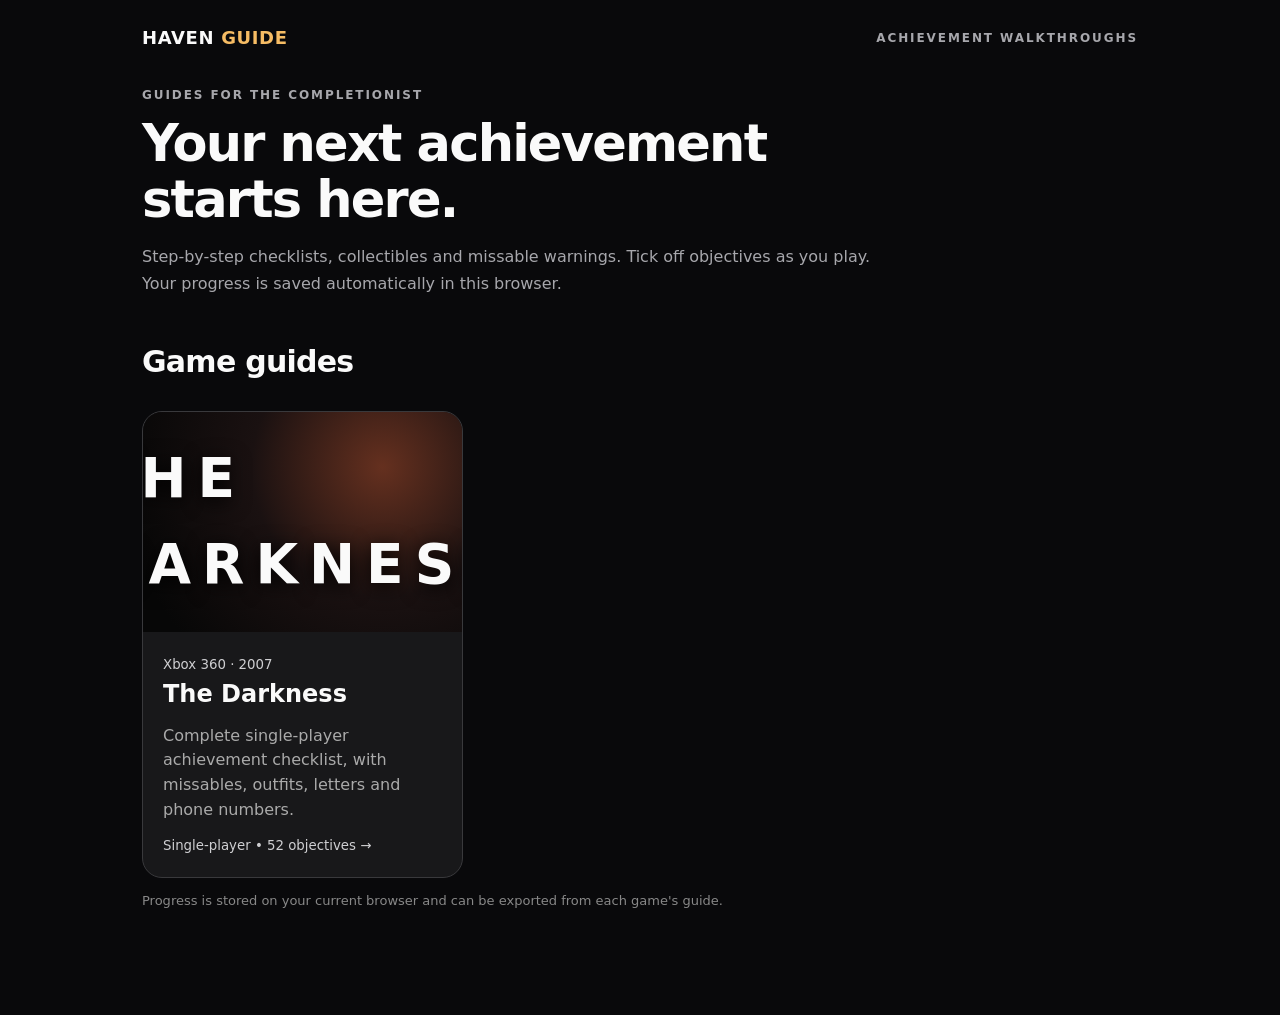
==== commit 42d5873b: "Add files via upload" ====
--- a/index.html
+++ b/index.html
@@ -1,39 +1 @@
-<!doctype html>
-<html lang="en">
-<head>
-  <meta charset="utf-8">
-  <meta name="viewport" content="width=device-width, initial-scale=1">
-  <meta name="description" content="Achievement and collectible guides with progress tracking.">
-  <title>Haven Guide</title>
-  <link rel="stylesheet" href="styles.css">
-</head>
-<body class="home-page">
-  <main class="shell home-shell">
-    <header class="hero">
-      <div class="eyebrow">HAVEN GUIDE</div>
-      <h1>Your games.<br><span>Your progress.</span></h1>
-      <p>Achievement routes and collectible checklists that remember where you left off.</p>
-    </header>
-
-    <section aria-labelledby="games-heading">
-      <div class="section-heading">
-        <h2 id="games-heading">Games</h2>
-        <span>1 guide</span>
-      </div>
-
-      <a class="game-card" href="darkness.html">
-        <div class="game-art" aria-hidden="true">
-          <span class="game-monogram">TD</span>
-          <span class="game-platform">XBOX 360</span>
-        </div>
-        <div class="game-copy">
-          <small>ACHIEVEMENTS &amp; COLLECTIBLES</small>
-          <h3>The Darkness</h3>
-          <p>Heart of Gold, Darkling outfits, Underworld letters and every hidden phone number.</p>
-          <span class="open-guide">Open guide <span aria-hidden="true">→</span></span>
-        </div>
-      </a>
-    </section>
-  </main>
-</body>
-</html>
+<!doctype html><html lang="en"><head><meta charset="utf-8"><meta name="viewport" content="width=device-width, initial-scale=1"><title>Haven Guide — Achievement Walkthroughs</title><link rel="stylesheet" href="assets/style.css"></head><body><main class="shell"><header class="topbar"><a class="brand" href="./">HAVEN <i>GUIDE</i></a><span class="eyebrow">Achievement walkthroughs</span></header><div class="hero"><div class="eyebrow">Guides for the completionist</div><h1>Your next achievement<br>starts here.</h1><p>Step-by-step checklists, collectibles and missable warnings. Tick off objectives as you play. Your progress is saved automatically in this browser.</p></div><h2 class="section-title" style="margin-top:42px">Game guides</h2><div id="games" class="game-grid"><p class="empty">Loading games…</p></div><p class="footnote">Progress is stored on your current browser and can be exported from each game's guide.</p></main><script>fetch('games.json').then(r=>{if(!r.ok)throw Error('Failed to load games');return r.json()}).then(games=>{document.querySelector('#games').innerHTML=games.map(g=>`<a class="game-card" href="${encodeURI(g.url)}"><div class="game-art">${g.title==='The Darkness'?'THE<br>DARKNESS':g.title}</div><div class="game-details"><small>${g.platform} · ${g.year}</small><h2>${g.title}</h2><p>${g.description}</p><small>${g.tag} →</small></div></a>`).join('')}).catch(()=>{document.querySelector('#games').innerHTML='<p class="empty">Unable to load games. Use a local web server or open via GitHub Pages.</p>'})</script></body></html>
--- a/assets/style.css
+++ b/assets/style.css
@@ -0,0 +1 @@
+:root{color-scheme:dark;--bg:#09090b;--panel:#121214;--card:#242426;--line:#303034;--muted:#a7a7ac;--white:#fafafa;--amber:#f6bc64}*{box-sizing:border-box}html{scroll-behavior:smooth}body{margin:0;background:var(--bg);color:var(--white);font:16px/1.55 system-ui,-apple-system,'Segoe UI',sans-serif}.shell{width:min(100%,1040px);margin:auto;padding:24px 22px 90px}a{color:inherit}.topbar{display:flex;align-items:center;justify-content:space-between;gap:14px;margin-bottom:34px}.brand{font-weight:800;text-decoration:none;letter-spacing:.035em;font-size:18px}.brand i{font-style:normal;color:var(--amber)}.navlink{font-size:14px;color:#c7c7c8;text-decoration:none}.eyebrow{font-size:12px;letter-spacing:.16em;text-transform:uppercase;color:var(--muted);font-weight:650}.hero h1{font-size:clamp(32px,6vw,51px);line-height:1.08;letter-spacing:-.035em;margin:12px 0}.hero p{max-width:740px;color:var(--muted);line-height:1.7}.panel{background:var(--panel);border:1px solid var(--line);border-radius:24px;padding:28px;margin:26px 0}.panel>h2,.section-title{font-size:clamp(23px,3.3vw,30px);letter-spacing:-.025em;margin:0 0 20px}.stats{display:grid;grid-template-columns:repeat(3,minmax(0,1fr));gap:12px}.stat{background:var(--card);border-radius:21px;padding:22px 8px;text-align:center;min-height:158px;display:flex;align-items:center;flex-direction:column;justify-content:center}.stat svg{width:27px;height:27px;stroke:#b7b7bb;fill:none;stroke-width:1.8}.stat b{font-size:clamp(25px,4.2vw,38px);line-height:1.2;margin:12px 0 7px}.stat span{color:#b8b8bb;font-size:14px}.intro-note{color:#b6b6ba;font-size:15px;margin:24px 0 28px}.chapter{border-top:1px solid var(--line);padding:35px 0 20px}.chapter h3{font-size:clamp(24px,3.3vw,31px);letter-spacing:-.028em;margin:0 0 12px;line-height:1.25}.chapter-intro{color:#aaaab0;margin:0 0 16px}.badges{display:flex;gap:10px;flex-wrap:wrap;margin:14px 0 21px}.badge{display:inline-block;background:#27272a;border-radius:10px;padding:7px 13px;font-size:14px;font-weight:650}.task{display:grid;grid-template-columns:36px 1fr;gap:12px;padding:16px 0;cursor:pointer;border-radius:12px}.task:hover .task-content{background:#1b1b1e}.task-content{padding:0 6px 10px 2px;border-radius:10px;min-width:0}.task input{width:29px;height:29px;appearance:none;border:2px solid #68686d;border-radius:50%;margin:3px 0 0 2px;cursor:pointer;display:grid;place-items:center}.task input:checked{background:#f1f1f2;border-color:#f1f1f2}.task input:checked:after{content:'✓';color:#151515;font-size:19px;font-weight:900}.task-meta{display:flex;gap:10px;align-items:center;color:#b6b6b9;font-size:15px;font-weight:590;margin-bottom:10px;flex-wrap:wrap}.task-meta svg{width:21px;height:21px;stroke:currentColor;stroke-width:2;fill:none}.task h4{font-size:23px;line-height:1.3;letter-spacing:-.015em;margin:3px 0 8px}.where{font-size:18px;font-weight:690;margin-bottom:7px}.desc{font-size:17px;line-height:1.56;color:#aeaeaf}.task.done h4{text-decoration:line-through;color:#b5b5bb}.warn{display:inline-flex;align-items:center;gap:6px;color:var(--amber);font-size:13px;font-weight:750;background:#3b2b18;padding:3px 9px;border-radius:8px}.warn svg{height:17px;width:17px;stroke:currentColor;stroke-width:2;fill:none}.warning-box{padding:15px 17px;border:1px solid #7b552b;background:#332616;border-radius:13px;color:#f4d3a0;font-size:14px;margin:16px 0}.controls{display:flex;gap:10px;flex-wrap:wrap;margin:22px 0}button,.button{cursor:pointer;border:1px solid #4a4a4e;border-radius:10px;background:#2c2c30;color:white;padding:11px 15px;font:inherit;font-weight:650;font-size:14px;text-decoration:none}button:hover,.button:hover{background:#3a3a40}button:focus-visible,a:focus-visible,summary:focus-visible,input:focus-visible{outline:3px solid #d5b585;outline-offset:4px}.phone-section{margin:22px 0 28px}.phone-box{background:#171719;border:1px solid #343438;border-radius:18px;overflow:hidden;margin:12px 0}.phone-box summary{list-style:none;cursor:pointer;display:flex;gap:14px;align-items:center;padding:19px 20px;font-size:19px;font-weight:750}.phone-box summary::-webkit-details-marker{display:none}.phone-box summary:after{content:'⌄';font-size:28px;margin-left:auto;color:#aaa;line-height:1;transform:rotate(0)}.phone-box[open] summary:after{transform:rotate(180deg)}.phone-body{padding:0 20px 23px}.phone-body p{color:#aaa;margin:0 0 15px}.phone-grid{display:grid;grid-template-columns:repeat(auto-fill,minmax(160px,1fr));gap:9px}.phone-item{display:flex;gap:11px;align-items:center;padding:10px 12px;border:1px solid #38383d;border-radius:11px;background:#222226;cursor:pointer;font-variant-numeric:tabular-nums}.phone-item input{width:18px;height:18px;accent-color:#eee;cursor:pointer}.phone-item span{font-weight:700;letter-spacing:.04em}.phone-item.checked span{text-decoration:line-through;color:#92929a}.phone-progress{font-weight:800;border-radius:10px;padding:5px 10px;background:#26262a;font-size:14px;white-space:nowrap}.game-grid{display:grid;grid-template-columns:repeat(auto-fill,minmax(250px,1fr));gap:16px;margin-top:25px}.game-card{text-decoration:none;display:block;border:1px solid #39393c;background:#18181a;border-radius:20px;overflow:hidden;transition:transform .12s,border-color .12s}.game-card:hover{transform:translateY(-3px);border-color:#7d7d80}.game-art{min-height:220px;display:flex;justify-content:center;align-items:center;background:radial-gradient(circle at 75% 25%,#65301f,#1a1111 45%,#070707 90%);font-size:clamp(34px,5vw,55px);font-weight:900;letter-spacing:.2em;text-transform:uppercase;text-shadow:0 4px 20px black}.game-details{padding:20px}.game-details h2{margin:0 0 5px;font-size:24px}.game-details p{color:#aaa;margin:10px 0}.game-details small{color:#cfcfd2}.footnote{font-size:13px;color:#888}.empty{color:#aaa;padding:15px}.notice{font-size:13px;color:#aaa}.count-line{font-weight:650;color:#aaa}@media(max-width:650px){.shell{padding:18px 14px 64px}.panel{padding:18px 15px;border-radius:20px}.stats{gap:7px}.stat{min-height:132px;padding:14px 4px;border-radius:17px}.stat b{margin:9px 0 5px}.stat span{font-size:11px}.task{grid-template-columns:30px 1fr;gap:8px}.task h4{font-size:20px}.where{font-size:16px}.desc{font-size:15px}.task-meta{font-size:13px}.chapter{padding-top:28px}.phone-grid{grid-template-columns:repeat(2,minmax(0,1fr))}.phone-box summary{font-size:15px;gap:8px;padding:16px 12px}.phone-body{padding:0 12px 18px}.phone-item{padding:10px 7px;gap:6px;font-size:13px}.phone-progress{font-size:12px;padding:4px 5px}}
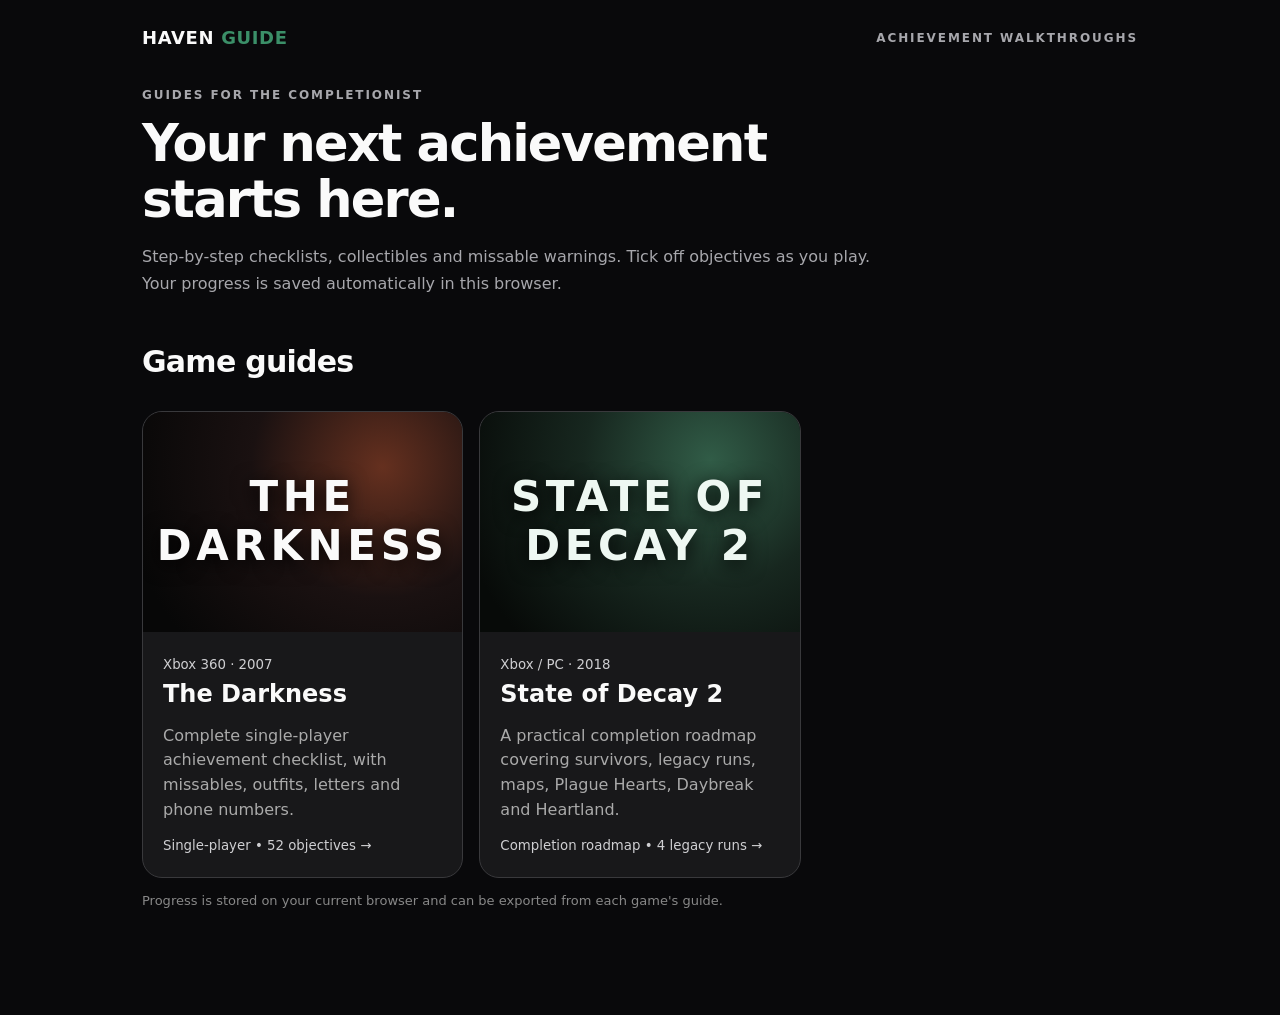
==== commit 922b9f7c: "Add State of Decay 2 completion guide" ====
--- a/index.html
+++ b/index.html
@@ -1 +1 @@
-<!doctype html><html lang="en"><head><meta charset="utf-8"><meta name="viewport" content="width=device-width, initial-scale=1"><title>Haven Guide — Achievement Walkthroughs</title><link rel="stylesheet" href="assets/style.css"></head><body><main class="shell"><header class="topbar"><a class="brand" href="./">HAVEN <i>GUIDE</i></a><span class="eyebrow">Achievement walkthroughs</span></header><div class="hero"><div class="eyebrow">Guides for the completionist</div><h1>Your next achievement<br>starts here.</h1><p>Step-by-step checklists, collectibles and missable warnings. Tick off objectives as you play. Your progress is saved automatically in this browser.</p></div><h2 class="section-title" style="margin-top:42px">Game guides</h2><div id="games" class="game-grid"><p class="empty">Loading games…</p></div><p class="footnote">Progress is stored on your current browser and can be exported from each game's guide.</p></main><script>fetch('games.json').then(r=>{if(!r.ok)throw Error('Failed to load games');return r.json()}).then(games=>{document.querySelector('#games').innerHTML=games.map(g=>`<a class="game-card" href="${encodeURI(g.url)}"><div class="game-art">${g.title==='The Darkness'?'THE<br>DARKNESS':g.title}</div><div class="game-details"><small>${g.platform} · ${g.year}</small><h2>${g.title}</h2><p>${g.description}</p><small>${g.tag} →</small></div></a>`).join('')}).catch(()=>{document.querySelector('#games').innerHTML='<p class="empty">Unable to load games. Use a local web server or open via GitHub Pages.</p>'})</script></body></html>
+<!doctype html><html lang="en"><head><meta charset="utf-8"><meta name="viewport" content="width=device-width, initial-scale=1"><title>Haven Guide — Achievement Walkthroughs</title><link rel="stylesheet" href="assets/style.css"></head><body><main class="shell"><header class="topbar"><a class="brand" href="./">HAVEN <i>GUIDE</i></a><span class="eyebrow">Achievement walkthroughs</span></header><div class="hero"><div class="eyebrow">Guides for the completionist</div><h1>Your next achievement<br>starts here.</h1><p>Step-by-step checklists, collectibles and missable warnings. Tick off objectives as you play. Your progress is saved automatically in this browser.</p></div><h2 class="section-title" style="margin-top:42px">Game guides</h2><div id="games" class="game-grid"><p class="empty">Loading games…</p></div><p class="footnote">Progress is stored on your current browser and can be exported from each game's guide.</p></main><script>fetch('games.json').then(r=>{if(!r.ok)throw Error('Failed to load games');return r.json()}).then(games=>{document.querySelector('#games').innerHTML=games.map(g=>`<a class="game-card" href="${encodeURI(g.url)}"><div class="game-art ${g.theme||''}">${g.title==='The Darkness'?'THE<br>DARKNESS':g.title==='State of Decay 2'?'STATE OF<br>DECAY 2':g.title}</div><div class="game-details"><small>${g.platform} · ${g.year}</small><h2>${g.title}</h2><p>${g.description}</p><small>${g.tag} →</small></div></a>`).join('')}).catch(()=>{document.querySelector('#games').innerHTML='<p class="empty">Unable to load games. Use a local web server or open via GitHub Pages.</p>'})</script></body></html>
--- a/assets/style.css
+++ b/assets/style.css
@@ -1 +1 @@
-:root{color-scheme:dark;--bg:#09090b;--panel:#121214;--card:#242426;--line:#303034;--muted:#a7a7ac;--white:#fafafa;--amber:#f6bc64}*{box-sizing:border-box}html{scroll-behavior:smooth}body{margin:0;background:var(--bg);color:var(--white);font:16px/1.55 system-ui,-apple-system,'Segoe UI',sans-serif}.shell{width:min(100%,1040px);margin:auto;padding:24px 22px 90px}a{color:inherit}.topbar{display:flex;align-items:center;justify-content:space-between;gap:14px;margin-bottom:34px}.brand{font-weight:800;text-decoration:none;letter-spacing:.035em;font-size:18px}.brand i{font-style:normal;color:var(--amber)}.navlink{font-size:14px;color:#c7c7c8;text-decoration:none}.eyebrow{font-size:12px;letter-spacing:.16em;text-transform:uppercase;color:var(--muted);font-weight:650}.hero h1{font-size:clamp(32px,6vw,51px);line-height:1.08;letter-spacing:-.035em;margin:12px 0}.hero p{max-width:740px;color:var(--muted);line-height:1.7}.panel{background:var(--panel);border:1px solid var(--line);border-radius:24px;padding:28px;margin:26px 0}.panel>h2,.section-title{font-size:clamp(23px,3.3vw,30px);letter-spacing:-.025em;margin:0 0 20px}.stats{display:grid;grid-template-columns:repeat(3,minmax(0,1fr));gap:12px}.stat{background:var(--card);border-radius:21px;padding:22px 8px;text-align:center;min-height:158px;display:flex;align-items:center;flex-direction:column;justify-content:center}.stat svg{width:27px;height:27px;stroke:#b7b7bb;fill:none;stroke-width:1.8}.stat b{font-size:clamp(25px,4.2vw,38px);line-height:1.2;margin:12px 0 7px}.stat span{color:#b8b8bb;font-size:14px}.intro-note{color:#b6b6ba;font-size:15px;margin:24px 0 28px}.chapter{border-top:1px solid var(--line);padding:35px 0 20px}.chapter h3{font-size:clamp(24px,3.3vw,31px);letter-spacing:-.028em;margin:0 0 12px;line-height:1.25}.chapter-intro{color:#aaaab0;margin:0 0 16px}.badges{display:flex;gap:10px;flex-wrap:wrap;margin:14px 0 21px}.badge{display:inline-block;background:#27272a;border-radius:10px;padding:7px 13px;font-size:14px;font-weight:650}.task{display:grid;grid-template-columns:36px 1fr;gap:12px;padding:16px 0;cursor:pointer;border-radius:12px}.task:hover .task-content{background:#1b1b1e}.task-content{padding:0 6px 10px 2px;border-radius:10px;min-width:0}.task input{width:29px;height:29px;appearance:none;border:2px solid #68686d;border-radius:50%;margin:3px 0 0 2px;cursor:pointer;display:grid;place-items:center}.task input:checked{background:#f1f1f2;border-color:#f1f1f2}.task input:checked:after{content:'✓';color:#151515;font-size:19px;font-weight:900}.task-meta{display:flex;gap:10px;align-items:center;color:#b6b6b9;font-size:15px;font-weight:590;margin-bottom:10px;flex-wrap:wrap}.task-meta svg{width:21px;height:21px;stroke:currentColor;stroke-width:2;fill:none}.task h4{font-size:23px;line-height:1.3;letter-spacing:-.015em;margin:3px 0 8px}.where{font-size:18px;font-weight:690;margin-bottom:7px}.desc{font-size:17px;line-height:1.56;color:#aeaeaf}.task.done h4{text-decoration:line-through;color:#b5b5bb}.warn{display:inline-flex;align-items:center;gap:6px;color:var(--amber);font-size:13px;font-weight:750;background:#3b2b18;padding:3px 9px;border-radius:8px}.warn svg{height:17px;width:17px;stroke:currentColor;stroke-width:2;fill:none}.warning-box{padding:15px 17px;border:1px solid #7b552b;background:#332616;border-radius:13px;color:#f4d3a0;font-size:14px;margin:16px 0}.controls{display:flex;gap:10px;flex-wrap:wrap;margin:22px 0}button,.button{cursor:pointer;border:1px solid #4a4a4e;border-radius:10px;background:#2c2c30;color:white;padding:11px 15px;font:inherit;font-weight:650;font-size:14px;text-decoration:none}button:hover,.button:hover{background:#3a3a40}button:focus-visible,a:focus-visible,summary:focus-visible,input:focus-visible{outline:3px solid #d5b585;outline-offset:4px}.phone-section{margin:22px 0 28px}.phone-box{background:#171719;border:1px solid #343438;border-radius:18px;overflow:hidden;margin:12px 0}.phone-box summary{list-style:none;cursor:pointer;display:flex;gap:14px;align-items:center;padding:19px 20px;font-size:19px;font-weight:750}.phone-box summary::-webkit-details-marker{display:none}.phone-box summary:after{content:'⌄';font-size:28px;margin-left:auto;color:#aaa;line-height:1;transform:rotate(0)}.phone-box[open] summary:after{transform:rotate(180deg)}.phone-body{padding:0 20px 23px}.phone-body p{color:#aaa;margin:0 0 15px}.phone-grid{display:grid;grid-template-columns:repeat(auto-fill,minmax(160px,1fr));gap:9px}.phone-item{display:flex;gap:11px;align-items:center;padding:10px 12px;border:1px solid #38383d;border-radius:11px;background:#222226;cursor:pointer;font-variant-numeric:tabular-nums}.phone-item input{width:18px;height:18px;accent-color:#eee;cursor:pointer}.phone-item span{font-weight:700;letter-spacing:.04em}.phone-item.checked span{text-decoration:line-through;color:#92929a}.phone-progress{font-weight:800;border-radius:10px;padding:5px 10px;background:#26262a;font-size:14px;white-space:nowrap}.game-grid{display:grid;grid-template-columns:repeat(auto-fill,minmax(250px,1fr));gap:16px;margin-top:25px}.game-card{text-decoration:none;display:block;border:1px solid #39393c;background:#18181a;border-radius:20px;overflow:hidden;transition:transform .12s,border-color .12s}.game-card:hover{transform:translateY(-3px);border-color:#7d7d80}.game-art{min-height:220px;display:flex;justify-content:center;align-items:center;background:radial-gradient(circle at 75% 25%,#65301f,#1a1111 45%,#070707 90%);font-size:clamp(34px,5vw,55px);font-weight:900;letter-spacing:.2em;text-transform:uppercase;text-shadow:0 4px 20px black}.game-details{padding:20px}.game-details h2{margin:0 0 5px;font-size:24px}.game-details p{color:#aaa;margin:10px 0}.game-details small{color:#cfcfd2}.footnote{font-size:13px;color:#888}.empty{color:#aaa;padding:15px}.notice{font-size:13px;color:#aaa}.count-line{font-weight:650;color:#aaa}@media(max-width:650px){.shell{padding:18px 14px 64px}.panel{padding:18px 15px;border-radius:20px}.stats{gap:7px}.stat{min-height:132px;padding:14px 4px;border-radius:17px}.stat b{margin:9px 0 5px}.stat span{font-size:11px}.task{grid-template-columns:30px 1fr;gap:8px}.task h4{font-size:20px}.where{font-size:16px}.desc{font-size:15px}.task-meta{font-size:13px}.chapter{padding-top:28px}.phone-grid{grid-template-columns:repeat(2,minmax(0,1fr))}.phone-box summary{font-size:15px;gap:8px;padding:16px 12px}.phone-body{padding:0 12px 18px}.phone-item{padding:10px 7px;gap:6px;font-size:13px}.phone-progress{font-size:12px;padding:4px 5px}}
+:root{color-scheme:dark;--bg:#09090b;--panel:#121214;--card:#242426;--line:#303034;--muted:#a7a7ac;--white:#fafafa;--amber:#f6bc64;--brand:#3b8f68}*{box-sizing:border-box}html{scroll-behavior:smooth}body{margin:0;background:var(--bg);color:var(--white);font:16px/1.55 system-ui,-apple-system,'Segoe UI',sans-serif}.shell{width:min(100%,1040px);margin:auto;padding:24px 22px 90px}a{color:inherit}.topbar{display:flex;align-items:center;justify-content:space-between;gap:14px;margin-bottom:34px}.brand{font-weight:800;text-decoration:none;letter-spacing:.035em;font-size:18px}.brand i{font-style:normal;color:var(--brand)}.navlink{font-size:14px;color:#c7c7c8;text-decoration:none}.eyebrow{font-size:12px;letter-spacing:.16em;text-transform:uppercase;color:var(--muted);font-weight:650}.hero h1{font-size:clamp(32px,6vw,51px);line-height:1.08;letter-spacing:-.035em;margin:12px 0}.hero p{max-width:740px;color:var(--muted);line-height:1.7}.panel{background:var(--panel);border:1px solid var(--line);border-radius:24px;padding:28px;margin:26px 0}.panel>h2,.section-title{font-size:clamp(23px,3.3vw,30px);letter-spacing:-.025em;margin:0 0 20px}.stats{display:grid;grid-template-columns:repeat(3,minmax(0,1fr));gap:12px}.stat{background:var(--card);border-radius:21px;padding:22px 8px;text-align:center;min-height:158px;display:flex;align-items:center;flex-direction:column;justify-content:center}.stat svg{width:27px;height:27px;stroke:#b7b7bb;fill:none;stroke-width:1.8}.stat b{font-size:clamp(25px,4.2vw,38px);line-height:1.2;margin:12px 0 7px}.stat span{color:#b8b8bb;font-size:14px}.intro-note{color:#b6b6ba;font-size:15px;margin:24px 0 28px}.chapter{border-top:1px solid var(--line);padding:24px 0 14px}.chapter>summary{list-style:none;cursor:pointer;display:flex;align-items:center;gap:12px}.chapter>summary::-webkit-details-marker{display:none}.chapter>summary:after{content:'⌄';font-size:28px;color:#aaa;line-height:1;transition:transform .15s}.chapter[open]>summary:after{transform:rotate(180deg)}.chapter-heading{font-size:clamp(24px,3.3vw,31px);font-weight:750;letter-spacing:-.028em;line-height:1.25}.chapter-total{margin-left:auto;background:#27272a;border-radius:10px;padding:5px 10px;color:#c8c8cb;font-size:14px;font-weight:750;white-space:nowrap}.chapter-body{padding-top:18px}.chapter-intro{color:#aaaab0;margin:0 0 16px}.badges{display:flex;gap:10px;flex-wrap:wrap;margin:14px 0 21px}.badge{display:inline-block;background:#27272a;border-radius:10px;padding:7px 13px;font-size:14px;font-weight:650}.task{display:grid;grid-template-columns:36px 1fr;gap:12px;padding:16px 0;cursor:pointer;border-radius:12px}.task:hover .task-content{background:#1b1b1e}.task-content{padding:0 6px 10px 2px;border-radius:10px;min-width:0}.task input{width:29px;height:29px;appearance:none;border:2px solid #68686d;border-radius:50%;margin:3px 0 0 2px;cursor:pointer;display:grid;place-items:center}.task input:checked{background:#f1f1f2;border-color:#f1f1f2}.task input:checked:after{content:'✓';color:#151515;font-size:19px;font-weight:900}.task-meta{display:flex;gap:10px;align-items:center;color:#b6b6b9;font-size:15px;font-weight:590;margin-bottom:10px;flex-wrap:wrap}.task-meta svg{width:21px;height:21px;stroke:currentColor;stroke-width:2;fill:none}.task h4{font-size:23px;line-height:1.3;letter-spacing:-.015em;margin:3px 0 8px}.where{font-size:18px;font-weight:690;margin-bottom:7px}.desc{font-size:17px;line-height:1.56;color:#aeaeaf}.task.done h4{text-decoration:line-through;color:#b5b5bb}.warn{display:inline-flex;align-items:center;gap:6px;color:var(--amber);font-size:13px;font-weight:750;background:#3b2b18;padding:3px 9px;border-radius:8px}.warn svg{height:17px;width:17px;stroke:currentColor;stroke-width:2;fill:none}.warning-box{padding:15px 17px;border:1px solid #7b552b;background:#332616;border-radius:13px;color:#f4d3a0;font-size:14px;margin:16px 0}.controls{display:flex;gap:10px;flex-wrap:wrap;margin:22px 0}button,.button{cursor:pointer;border:1px solid #4a4a4e;border-radius:10px;background:#2c2c30;color:white;padding:11px 15px;font:inherit;font-weight:650;font-size:14px;text-decoration:none}button:hover,.button:hover{background:#3a3a40}button:focus-visible,a:focus-visible,summary:focus-visible,input:focus-visible{outline:3px solid #d5b585;outline-offset:4px}.phone-section{margin:22px 0 28px}.phone-box{background:#171719;border:1px solid #343438;border-radius:18px;overflow:hidden;margin:12px 0}.phone-box summary{list-style:none;cursor:pointer;display:flex;gap:14px;align-items:center;padding:19px 20px;font-size:19px;font-weight:750}.phone-box summary::-webkit-details-marker{display:none}.phone-box summary:after{content:'⌄';font-size:28px;margin-left:auto;color:#aaa;line-height:1;transform:rotate(0)}.phone-box[open] summary:after{transform:rotate(180deg)}.phone-body{padding:0 20px 23px}.phone-body p{color:#aaa;margin:0 0 15px}.phone-grid{display:grid;grid-template-columns:repeat(auto-fill,minmax(160px,1fr));gap:9px}.phone-item{display:flex;gap:11px;align-items:center;padding:10px 12px;border:1px solid #38383d;border-radius:11px;background:#222226;cursor:pointer;font-variant-numeric:tabular-nums}.phone-item input{width:18px;height:18px;accent-color:#eee;cursor:pointer}.phone-item span{font-weight:700;letter-spacing:.04em}.phone-item.checked span{text-decoration:line-through;color:#92929a}.phone-progress{font-weight:800;border-radius:10px;padding:5px 10px;background:#26262a;font-size:14px;white-space:nowrap}.game-grid{display:grid;grid-template-columns:repeat(auto-fill,minmax(250px,1fr));gap:16px;margin-top:25px}.game-card{text-decoration:none;display:block;border:1px solid #39393c;background:#18181a;border-radius:20px;overflow:hidden;transition:transform .12s,border-color .12s}.game-card:hover{transform:translateY(-3px);border-color:#7d7d80}.game-art{min-height:220px;display:flex;justify-content:center;align-items:center;padding:30px 22px;overflow:hidden;background:radial-gradient(circle at 75% 25%,#65301f,#1a1111 45%,#070707 90%);font-size:clamp(28px,4vw,42px);font-weight:900;line-height:1.15;letter-spacing:.11em;text-align:center;text-transform:uppercase;text-shadow:0 4px 20px black}.game-art.state-of-decay{background:radial-gradient(circle at 72% 22%,#315c47,#17271f 44%,#070a08 90%);color:#eef8f2}.game-details{padding:20px}.game-details h2{margin:0 0 5px;font-size:24px}.game-details p{color:#aaa;margin:10px 0}.game-details small{color:#cfcfd2}.footnote{font-size:13px;color:#888}.empty{color:#aaa;padding:15px}.notice{font-size:13px;color:#aaa}.count-line{font-weight:650;color:#aaa}@media(max-width:650px){.shell{padding:18px 14px 64px}.panel{padding:18px 15px;border-radius:20px}.stats{gap:7px}.stat{min-height:132px;padding:14px 4px;border-radius:17px}.stat b{margin:9px 0 5px}.stat span{font-size:11px}.task{grid-template-columns:30px 1fr;gap:8px}.task h4{font-size:20px}.where{font-size:16px}.desc{font-size:15px}.task-meta{font-size:13px}.chapter{padding-top:28px}.phone-grid{grid-template-columns:repeat(2,minmax(0,1fr))}.phone-box summary{font-size:15px;gap:8px;padding:16px 12px}.phone-body{padding:0 12px 18px}.phone-item{padding:10px 7px;gap:6px;font-size:13px}.phone-progress{font-size:12px;padding:4px 5px}}
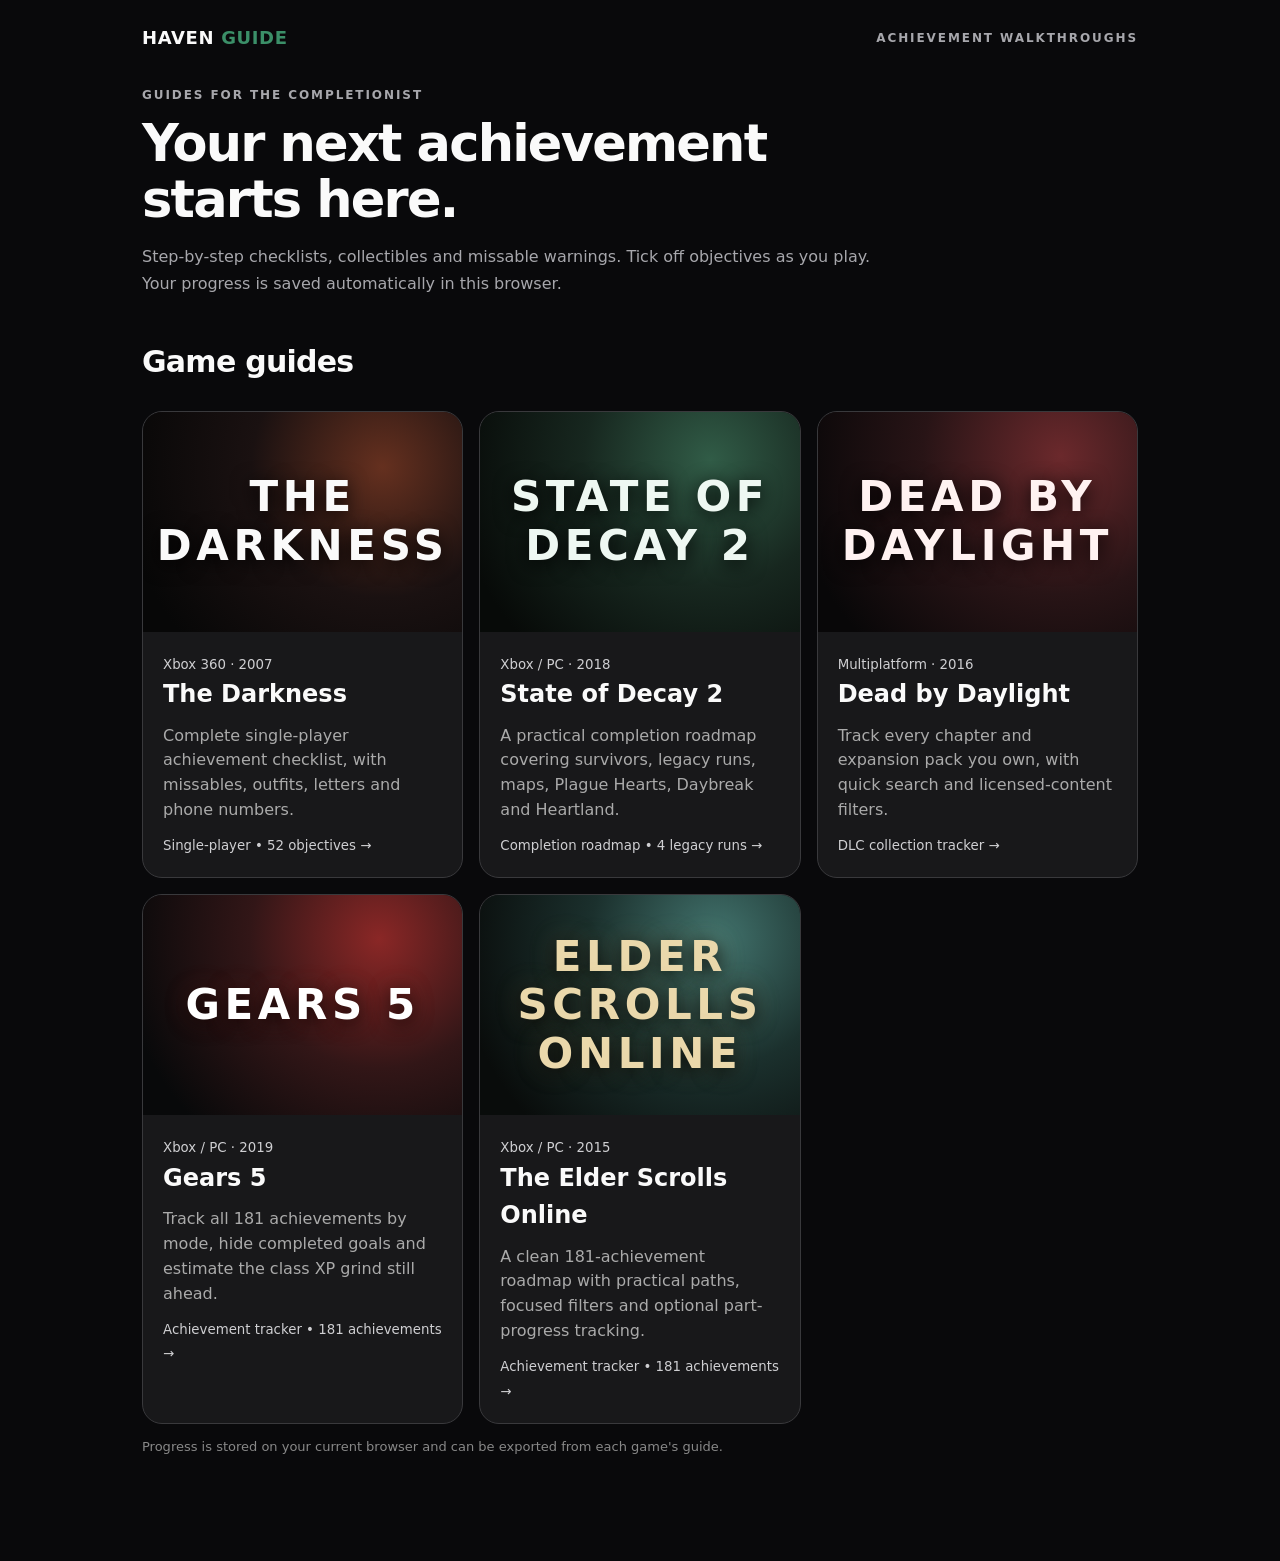
==== commit 8fb079be: "Add Elder Scrolls Online achievement tracker" ====
--- a/index.html
+++ b/index.html
@@ -1 +1 @@
-<!doctype html><html lang="en"><head><meta charset="utf-8"><meta name="viewport" content="width=device-width, initial-scale=1"><title>Haven Guide — Achievement Walkthroughs</title><link rel="stylesheet" href="assets/style.css"></head><body><main class="shell"><header class="topbar"><a class="brand" href="./">HAVEN <i>GUIDE</i></a><span class="eyebrow">Achievement walkthroughs</span></header><div class="hero"><div class="eyebrow">Guides for the completionist</div><h1>Your next achievement<br>starts here.</h1><p>Step-by-step checklists, collectibles and missable warnings. Tick off objectives as you play. Your progress is saved automatically in this browser.</p></div><h2 class="section-title" style="margin-top:42px">Game guides</h2><div id="games" class="game-grid"><p class="empty">Loading games…</p></div><p class="footnote">Progress is stored on your current browser and can be exported from each game's guide.</p></main><script>fetch('games.json').then(r=>{if(!r.ok)throw Error('Failed to load games');return r.json()}).then(games=>{document.querySelector('#games').innerHTML=games.map(g=>`<a class="game-card" href="${encodeURI(g.url)}"><div class="game-art ${g.theme||''}">${g.title==='The Darkness'?'THE<br>DARKNESS':g.title==='State of Decay 2'?'STATE OF<br>DECAY 2':g.title}</div><div class="game-details"><small>${g.platform} · ${g.year}</small><h2>${g.title}</h2><p>${g.description}</p><small>${g.tag} →</small></div></a>`).join('')}).catch(()=>{document.querySelector('#games').innerHTML='<p class="empty">Unable to load games. Use a local web server or open via GitHub Pages.</p>'})</script></body></html>
+<!doctype html><html lang="en"><head><meta charset="utf-8"><meta name="viewport" content="width=device-width, initial-scale=1"><title>Haven Guide — Achievement Walkthroughs</title><link rel="stylesheet" href="assets/style.css"></head><body><main class="shell"><header class="topbar"><a class="brand" href="./">HAVEN <i>GUIDE</i></a><span class="eyebrow">Achievement walkthroughs</span></header><div class="hero"><div class="eyebrow">Guides for the completionist</div><h1>Your next achievement<br>starts here.</h1><p>Step-by-step checklists, collectibles and missable warnings. Tick off objectives as you play. Your progress is saved automatically in this browser.</p></div><h2 class="section-title" style="margin-top:42px">Game guides</h2><div id="games" class="game-grid"><p class="empty">Loading games…</p></div><p class="footnote">Progress is stored on your current browser and can be exported from each game's guide.</p></main><script>fetch('games.json').then(r=>{if(!r.ok)throw Error('Failed to load games');return r.json()}).then(games=>{document.querySelector('#games').innerHTML=games.map(g=>`<a class="game-card" href="${encodeURI(g.url)}"><div class="game-art ${g.theme||''}">${g.title==='The Darkness'?'THE<br>DARKNESS':g.title==='State of Decay 2'?'STATE OF<br>DECAY 2':g.title==='The Elder Scrolls Online'?'ELDER SCROLLS<br>ONLINE':g.title}</div><div class="game-details"><small>${g.platform} · ${g.year}</small><h2>${g.title}</h2><p>${g.description}</p><small>${g.tag} →</small></div></a>`).join('')}).catch(()=>{document.querySelector('#games').innerHTML='<p class="empty">Unable to load games. Use a local web server or open via GitHub Pages.</p>'})</script></body></html>
--- a/assets/style.css
+++ b/assets/style.css
@@ -1 +1 @@
-:root{color-scheme:dark;--bg:#09090b;--panel:#121214;--card:#242426;--line:#303034;--muted:#a7a7ac;--white:#fafafa;--amber:#f6bc64;--brand:#3b8f68}*{box-sizing:border-box}html{scroll-behavior:smooth}body{margin:0;background:var(--bg);color:var(--white);font:16px/1.55 system-ui,-apple-system,'Segoe UI',sans-serif}.shell{width:min(100%,1040px);margin:auto;padding:24px 22px 90px}a{color:inherit}.topbar{display:flex;align-items:center;justify-content:space-between;gap:14px;margin-bottom:34px}.brand{font-weight:800;text-decoration:none;letter-spacing:.035em;font-size:18px}.brand i{font-style:normal;color:var(--brand)}.navlink{font-size:14px;color:#c7c7c8;text-decoration:none}.eyebrow{font-size:12px;letter-spacing:.16em;text-transform:uppercase;color:var(--muted);font-weight:650}.hero h1{font-size:clamp(32px,6vw,51px);line-height:1.08;letter-spacing:-.035em;margin:12px 0}.hero p{max-width:740px;color:var(--muted);line-height:1.7}.panel{background:var(--panel);border:1px solid var(--line);border-radius:24px;padding:28px;margin:26px 0}.panel>h2,.section-title{font-size:clamp(23px,3.3vw,30px);letter-spacing:-.025em;margin:0 0 20px}.stats{display:grid;grid-template-columns:repeat(3,minmax(0,1fr));gap:12px}.stat{background:var(--card);border-radius:21px;padding:22px 8px;text-align:center;min-height:158px;display:flex;align-items:center;flex-direction:column;justify-content:center}.stat svg{width:27px;height:27px;stroke:#b7b7bb;fill:none;stroke-width:1.8}.stat b{font-size:clamp(25px,4.2vw,38px);line-height:1.2;margin:12px 0 7px}.stat span{color:#b8b8bb;font-size:14px}.intro-note{color:#b6b6ba;font-size:15px;margin:24px 0 28px}.chapter{border-top:1px solid var(--line);padding:24px 0 14px}.chapter>summary{list-style:none;cursor:pointer;display:flex;align-items:center;gap:12px}.chapter>summary::-webkit-details-marker{display:none}.chapter>summary:after{content:'⌄';font-size:28px;color:#aaa;line-height:1;transition:transform .15s}.chapter[open]>summary:after{transform:rotate(180deg)}.chapter-heading{font-size:clamp(24px,3.3vw,31px);font-weight:750;letter-spacing:-.028em;line-height:1.25}.chapter-total{margin-left:auto;background:#27272a;border-radius:10px;padding:5px 10px;color:#c8c8cb;font-size:14px;font-weight:750;white-space:nowrap}.chapter-body{padding-top:18px}.chapter-intro{color:#aaaab0;margin:0 0 16px}.badges{display:flex;gap:10px;flex-wrap:wrap;margin:14px 0 21px}.badge{display:inline-block;background:#27272a;border-radius:10px;padding:7px 13px;font-size:14px;font-weight:650}.task{display:grid;grid-template-columns:36px 1fr;gap:12px;padding:16px 0;cursor:pointer;border-radius:12px}.task:hover .task-content{background:#1b1b1e}.task-content{padding:0 6px 10px 2px;border-radius:10px;min-width:0}.task input{width:29px;height:29px;appearance:none;border:2px solid #68686d;border-radius:50%;margin:3px 0 0 2px;cursor:pointer;display:grid;place-items:center}.task input:checked{background:#f1f1f2;border-color:#f1f1f2}.task input:checked:after{content:'✓';color:#151515;font-size:19px;font-weight:900}.task-meta{display:flex;gap:10px;align-items:center;color:#b6b6b9;font-size:15px;font-weight:590;margin-bottom:10px;flex-wrap:wrap}.task-meta svg{width:21px;height:21px;stroke:currentColor;stroke-width:2;fill:none}.task h4{font-size:23px;line-height:1.3;letter-spacing:-.015em;margin:3px 0 8px}.where{font-size:18px;font-weight:690;margin-bottom:7px}.desc{font-size:17px;line-height:1.56;color:#aeaeaf}.task.done h4{text-decoration:line-through;color:#b5b5bb}.warn{display:inline-flex;align-items:center;gap:6px;color:var(--amber);font-size:13px;font-weight:750;background:#3b2b18;padding:3px 9px;border-radius:8px}.warn svg{height:17px;width:17px;stroke:currentColor;stroke-width:2;fill:none}.warning-box{padding:15px 17px;border:1px solid #7b552b;background:#332616;border-radius:13px;color:#f4d3a0;font-size:14px;margin:16px 0}.controls{display:flex;gap:10px;flex-wrap:wrap;margin:22px 0}button,.button{cursor:pointer;border:1px solid #4a4a4e;border-radius:10px;background:#2c2c30;color:white;padding:11px 15px;font:inherit;font-weight:650;font-size:14px;text-decoration:none}button:hover,.button:hover{background:#3a3a40}button:focus-visible,a:focus-visible,summary:focus-visible,input:focus-visible{outline:3px solid #d5b585;outline-offset:4px}.phone-section{margin:22px 0 28px}.phone-box{background:#171719;border:1px solid #343438;border-radius:18px;overflow:hidden;margin:12px 0}.phone-box summary{list-style:none;cursor:pointer;display:flex;gap:14px;align-items:center;padding:19px 20px;font-size:19px;font-weight:750}.phone-box summary::-webkit-details-marker{display:none}.phone-box summary:after{content:'⌄';font-size:28px;margin-left:auto;color:#aaa;line-height:1;transform:rotate(0)}.phone-box[open] summary:after{transform:rotate(180deg)}.phone-body{padding:0 20px 23px}.phone-body p{color:#aaa;margin:0 0 15px}.phone-grid{display:grid;grid-template-columns:repeat(auto-fill,minmax(160px,1fr));gap:9px}.phone-item{display:flex;gap:11px;align-items:center;padding:10px 12px;border:1px solid #38383d;border-radius:11px;background:#222226;cursor:pointer;font-variant-numeric:tabular-nums}.phone-item input{width:18px;height:18px;accent-color:#eee;cursor:pointer}.phone-item span{font-weight:700;letter-spacing:.04em}.phone-item.checked span{text-decoration:line-through;color:#92929a}.phone-progress{font-weight:800;border-radius:10px;padding:5px 10px;background:#26262a;font-size:14px;white-space:nowrap}.game-grid{display:grid;grid-template-columns:repeat(auto-fill,minmax(250px,1fr));gap:16px;margin-top:25px}.game-card{text-decoration:none;display:block;border:1px solid #39393c;background:#18181a;border-radius:20px;overflow:hidden;transition:transform .12s,border-color .12s}.game-card:hover{transform:translateY(-3px);border-color:#7d7d80}.game-art{min-height:220px;display:flex;justify-content:center;align-items:center;padding:30px 22px;overflow:hidden;background:radial-gradient(circle at 75% 25%,#65301f,#1a1111 45%,#070707 90%);font-size:clamp(28px,4vw,42px);font-weight:900;line-height:1.15;letter-spacing:.11em;text-align:center;text-transform:uppercase;text-shadow:0 4px 20px black}.game-art.state-of-decay{background:radial-gradient(circle at 72% 22%,#315c47,#17271f 44%,#070a08 90%);color:#eef8f2}.game-details{padding:20px}.game-details h2{margin:0 0 5px;font-size:24px}.game-details p{color:#aaa;margin:10px 0}.game-details small{color:#cfcfd2}.footnote{font-size:13px;color:#888}.empty{color:#aaa;padding:15px}.notice{font-size:13px;color:#aaa}.count-line{font-weight:650;color:#aaa}@media(max-width:650px){.shell{padding:18px 14px 64px}.panel{padding:18px 15px;border-radius:20px}.stats{gap:7px}.stat{min-height:132px;padding:14px 4px;border-radius:17px}.stat b{margin:9px 0 5px}.stat span{font-size:11px}.task{grid-template-columns:30px 1fr;gap:8px}.task h4{font-size:20px}.where{font-size:16px}.desc{font-size:15px}.task-meta{font-size:13px}.chapter{padding-top:28px}.phone-grid{grid-template-columns:repeat(2,minmax(0,1fr))}.phone-box summary{font-size:15px;gap:8px;padding:16px 12px}.phone-body{padding:0 12px 18px}.phone-item{padding:10px 7px;gap:6px;font-size:13px}.phone-progress{font-size:12px;padding:4px 5px}}+:root{color-scheme:dark;--bg:#09090b;--panel:#121214;--card:#242426;--line:#303034;--muted:#a7a7ac;--white:#fafafa;--amber:#f6bc64;--brand:#3b8f68}*{box-sizing:border-box}html{scroll-behavior:smooth}body{margin:0;background:var(--bg);color:var(--white);font:16px/1.55 system-ui,-apple-system,'Segoe UI',sans-serif}.shell{width:min(100%,1040px);margin:auto;padding:24px 22px 90px}a{color:inherit}.topbar{display:flex;align-items:center;justify-content:space-between;gap:14px;margin-bottom:34px}.brand{font-weight:800;text-decoration:none;letter-spacing:.035em;font-size:18px}.brand i{font-style:normal;color:var(--brand)}.navlink{font-size:14px;color:#c7c7c8;text-decoration:none}.eyebrow{font-size:12px;letter-spacing:.16em;text-transform:uppercase;color:var(--muted);font-weight:650}.hero h1{font-size:clamp(32px,6vw,51px);line-height:1.08;letter-spacing:-.035em;margin:12px 0}.hero p{max-width:740px;color:var(--muted);line-height:1.7}.panel{background:var(--panel);border:1px solid var(--line);border-radius:24px;padding:28px;margin:26px 0}.panel>h2,.section-title{font-size:clamp(23px,3.3vw,30px);letter-spacing:-.025em;margin:0 0 20px}.stats{display:grid;grid-template-columns:repeat(3,minmax(0,1fr));gap:12px}.stat{background:var(--card);border-radius:21px;padding:22px 8px;text-align:center;min-height:158px;display:flex;align-items:center;flex-direction:column;justify-content:center}.stat svg{width:27px;height:27px;stroke:#b7b7bb;fill:none;stroke-width:1.8}.stat b{font-size:clamp(25px,4.2vw,38px);line-height:1.2;margin:12px 0 7px}.stat span{color:#b8b8bb;font-size:14px}.intro-note{color:#b6b6ba;font-size:15px;margin:24px 0 28px}.chapter{border-top:1px solid var(--line);padding:24px 0 14px}.chapter>summary{list-style:none;cursor:pointer;display:flex;align-items:center;gap:12px}.chapter>summary::-webkit-details-marker{display:none}.chapter>summary:after{content:'⌄';font-size:28px;color:#aaa;line-height:1;transition:transform .15s}.chapter[open]>summary:after{transform:rotate(180deg)}.chapter-heading{font-size:clamp(24px,3.3vw,31px);font-weight:750;letter-spacing:-.028em;line-height:1.25}.chapter-total{margin-left:auto;background:#27272a;border-radius:10px;padding:5px 10px;color:#c8c8cb;font-size:14px;font-weight:750;white-space:nowrap}.chapter-body{padding-top:18px}.chapter-intro{color:#aaaab0;margin:0 0 16px}.badges{display:flex;gap:10px;flex-wrap:wrap;margin:14px 0 21px}.badge{display:inline-block;background:#27272a;border-radius:10px;padding:7px 13px;font-size:14px;font-weight:650}.task{display:grid;grid-template-columns:36px 1fr;gap:12px;padding:16px 0;cursor:pointer;border-radius:12px}.task:hover .task-content{background:#1b1b1e}.task-content{padding:0 6px 10px 2px;border-radius:10px;min-width:0}.task input{width:29px;height:29px;appearance:none;border:2px solid #68686d;border-radius:50%;margin:3px 0 0 2px;cursor:pointer;display:grid;place-items:center}.task input:checked{background:#f1f1f2;border-color:#f1f1f2}.task input:checked:after{content:'✓';color:#151515;font-size:19px;font-weight:900}.task-meta{display:flex;gap:10px;align-items:center;color:#b6b6b9;font-size:15px;font-weight:590;margin-bottom:10px;flex-wrap:wrap}.task-meta svg{width:21px;height:21px;stroke:currentColor;stroke-width:2;fill:none}.task h4{font-size:23px;line-height:1.3;letter-spacing:-.015em;margin:3px 0 8px}.where{font-size:18px;font-weight:690;margin-bottom:7px}.desc{font-size:17px;line-height:1.56;color:#aeaeaf}.task.done h4{text-decoration:line-through;color:#b5b5bb}.warn{display:inline-flex;align-items:center;gap:6px;color:var(--amber);font-size:13px;font-weight:750;background:#3b2b18;padding:3px 9px;border-radius:8px}.warn svg{height:17px;width:17px;stroke:currentColor;stroke-width:2;fill:none}.warning-box{padding:15px 17px;border:1px solid #7b552b;background:#332616;border-radius:13px;color:#f4d3a0;font-size:14px;margin:16px 0}.controls{display:flex;gap:10px;flex-wrap:wrap;margin:22px 0}button,.button{cursor:pointer;border:1px solid #4a4a4e;border-radius:10px;background:#2c2c30;color:white;padding:11px 15px;font:inherit;font-weight:650;font-size:14px;text-decoration:none}button:hover,.button:hover{background:#3a3a40}button:focus-visible,a:focus-visible,summary:focus-visible,input:focus-visible{outline:3px solid #d5b585;outline-offset:4px}.phone-section{margin:22px 0 28px}.phone-box{background:#171719;border:1px solid #343438;border-radius:18px;overflow:hidden;margin:12px 0}.phone-box summary{list-style:none;cursor:pointer;display:flex;gap:14px;align-items:center;padding:19px 20px;font-size:19px;font-weight:750}.phone-box summary::-webkit-details-marker{display:none}.phone-box summary:after{content:'⌄';font-size:28px;margin-left:auto;color:#aaa;line-height:1;transform:rotate(0)}.phone-box[open] summary:after{transform:rotate(180deg)}.phone-body{padding:0 20px 23px}.phone-body p{color:#aaa;margin:0 0 15px}.phone-grid{display:grid;grid-template-columns:repeat(auto-fill,minmax(160px,1fr));gap:9px}.phone-item{display:flex;gap:11px;align-items:center;padding:10px 12px;border:1px solid #38383d;border-radius:11px;background:#222226;cursor:pointer;font-variant-numeric:tabular-nums}.phone-item input{width:18px;height:18px;accent-color:#eee;cursor:pointer}.phone-item span{font-weight:700;letter-spacing:.04em}.phone-item.checked span{text-decoration:line-through;color:#92929a}.phone-progress{font-weight:800;border-radius:10px;padding:5px 10px;background:#26262a;font-size:14px;white-space:nowrap}.game-grid{display:grid;grid-template-columns:repeat(auto-fill,minmax(250px,1fr));gap:16px;margin-top:25px}.game-card{text-decoration:none;display:block;border:1px solid #39393c;background:#18181a;border-radius:20px;overflow:hidden;transition:transform .12s,border-color .12s}.game-card:hover{transform:translateY(-3px);border-color:#7d7d80}.game-art{min-height:220px;display:flex;justify-content:center;align-items:center;padding:30px 22px;overflow:hidden;background:radial-gradient(circle at 75% 25%,#65301f,#1a1111 45%,#070707 90%);font-size:clamp(28px,4vw,42px);font-weight:900;line-height:1.15;letter-spacing:.11em;text-align:center;text-transform:uppercase;text-shadow:0 4px 20px black}.game-art.state-of-decay{background:radial-gradient(circle at 72% 22%,#315c47,#17271f 44%,#070a08 90%);color:#eef8f2}.game-art.dead-by-daylight{background:radial-gradient(circle at 76% 20%,#6b292c,#281416 46%,#080708 90%);color:#fff2f1}.game-art.gears-5{background:radial-gradient(circle at 74% 20%,#8a2726,#321617 44%,#08090a 88%);color:#fff;text-shadow:0 4px 20px #000,0 0 24px rgba(209,58,49,.32)}.game-art.elder-scrolls-online{background:radial-gradient(circle at 74% 20%,#42736d,#1b302d 43%,#090c0b 88%);color:#ead8ab;text-shadow:0 4px 20px #000,0 0 28px rgba(212,180,110,.26)}.game-details{padding:20px}.game-details h2{margin:0 0 5px;font-size:24px}.game-details p{color:#aaa;margin:10px 0}.game-details small{color:#cfcfd2}.footnote{font-size:13px;color:#888}.empty{color:#aaa;padding:15px}.notice{font-size:13px;color:#aaa}.count-line{font-weight:650;color:#aaa}@media(max-width:650px){.shell{padding:18px 14px 64px}.panel{padding:18px 15px;border-radius:20px}.stats{gap:7px}.stat{min-height:132px;padding:14px 4px;border-radius:17px}.stat b{margin:9px 0 5px}.stat span{font-size:11px}.task{grid-template-columns:30px 1fr;gap:8px}.task h4{font-size:20px}.where{font-size:16px}.desc{font-size:15px}.task-meta{font-size:13px}.chapter{padding-top:28px}.phone-grid{grid-template-columns:repeat(2,minmax(0,1fr))}.phone-box summary{font-size:15px;gap:8px;padding:16px 12px}.phone-body{padding:0 12px 18px}.phone-item{padding:10px 7px;gap:6px;font-size:13px}.phone-progress{font-size:12px;padding:4px 5px}}
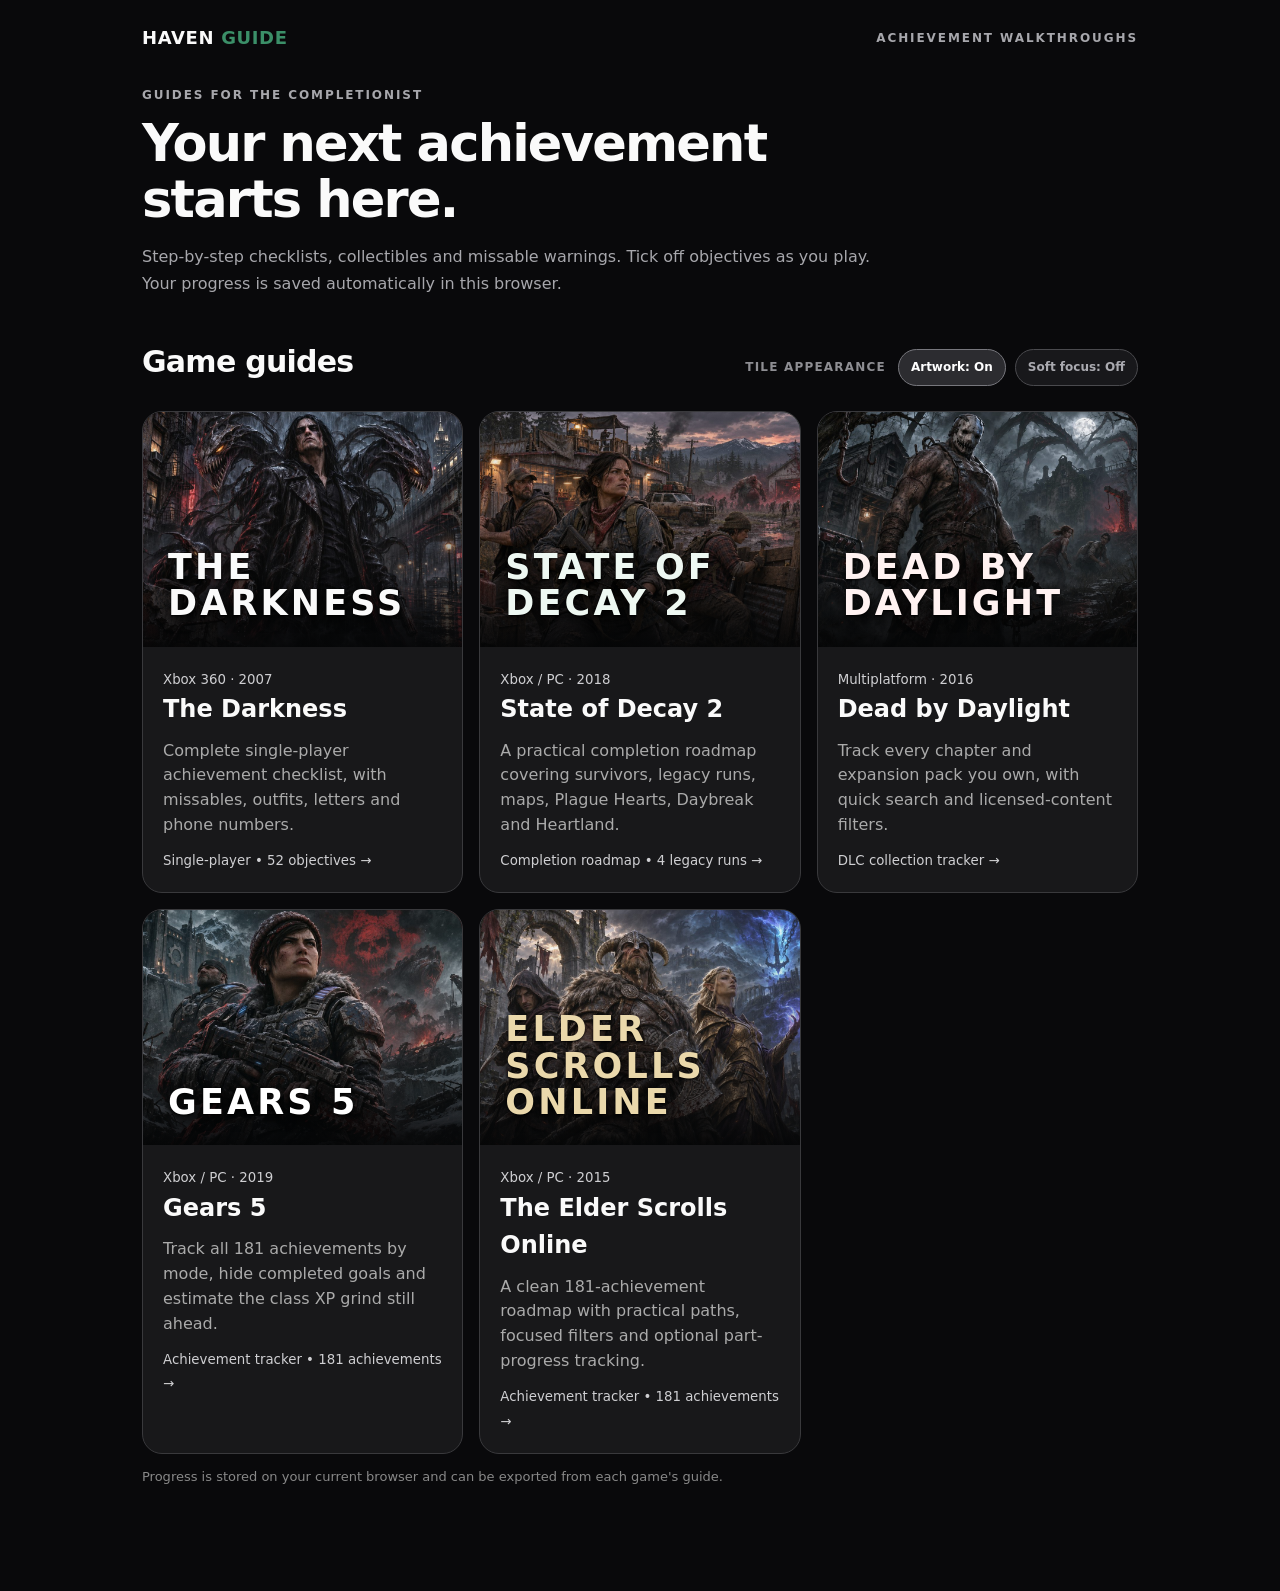
==== commit 79a3b62a: "Add configurable artwork to game guide tiles" ====
--- a/index.html
+++ b/index.html
@@ -1 +1,39 @@
-<!doctype html><html lang="en"><head><meta charset="utf-8"><meta name="viewport" content="width=device-width, initial-scale=1"><title>Haven Guide — Achievement Walkthroughs</title><link rel="stylesheet" href="assets/style.css"></head><body><main class="shell"><header class="topbar"><a class="brand" href="./">HAVEN <i>GUIDE</i></a><span class="eyebrow">Achievement walkthroughs</span></header><div class="hero"><div class="eyebrow">Guides for the completionist</div><h1>Your next achievement<br>starts here.</h1><p>Step-by-step checklists, collectibles and missable warnings. Tick off objectives as you play. Your progress is saved automatically in this browser.</p></div><h2 class="section-title" style="margin-top:42px">Game guides</h2><div id="games" class="game-grid"><p class="empty">Loading games…</p></div><p class="footnote">Progress is stored on your current browser and can be exported from each game's guide.</p></main><script>fetch('games.json').then(r=>{if(!r.ok)throw Error('Failed to load games');return r.json()}).then(games=>{document.querySelector('#games').innerHTML=games.map(g=>`<a class="game-card" href="${encodeURI(g.url)}"><div class="game-art ${g.theme||''}">${g.title==='The Darkness'?'THE<br>DARKNESS':g.title==='State of Decay 2'?'STATE OF<br>DECAY 2':g.title==='The Elder Scrolls Online'?'ELDER SCROLLS<br>ONLINE':g.title}</div><div class="game-details"><small>${g.platform} · ${g.year}</small><h2>${g.title}</h2><p>${g.description}</p><small>${g.tag} →</small></div></a>`).join('')}).catch(()=>{document.querySelector('#games').innerHTML='<p class="empty">Unable to load games. Use a local web server or open via GitHub Pages.</p>'})</script></body></html>
+<!doctype html>
+<html lang="en">
+<head>
+  <meta charset="utf-8">
+  <meta name="viewport" content="width=device-width,initial-scale=1">
+  <meta name="description" content="Interactive game achievement walkthroughs and completion trackers.">
+  <title>Haven Guide — Achievement Walkthroughs</title>
+  <link rel="stylesheet" href="assets/style.css">
+  <link rel="stylesheet" href="assets/home-tiles.css">
+</head>
+<body>
+  <main class="shell">
+    <header class="topbar">
+      <a class="brand" href="./">HAVEN <i>GUIDE</i></a>
+      <span class="eyebrow">Achievement walkthroughs</span>
+    </header>
+
+    <section class="hero">
+      <div class="eyebrow">Guides for the completionist</div>
+      <h1>Your next achievement<br>starts here.</h1>
+      <p>Step-by-step checklists, collectibles and missable warnings. Tick off objectives as you play. Your progress is saved automatically in this browser.</p>
+    </section>
+
+    <div class="guide-heading">
+      <h2 class="section-title">Game guides</h2>
+      <div class="appearance-wrap" role="group" aria-label="Game tile appearance">
+        <span class="appearance-label">Tile appearance</span>
+        <button class="appearance-toggle" id="artwork-toggle" type="button" aria-pressed="true">Artwork: On</button>
+        <button class="appearance-toggle" id="focus-toggle" type="button" aria-pressed="false">Soft focus: Off</button>
+        <span class="sr-only" id="appearance-status" aria-live="polite"></span>
+      </div>
+    </div>
+
+    <div id="games" class="game-grid"><p class="empty">Loading games…</p></div>
+    <p class="footnote">Progress is stored on your current browser and can be exported from each game's guide.</p>
+  </main>
+  <script src="assets/home.js" defer></script>
+</body>
+</html>
--- a/assets/home-tiles.css
+++ b/assets/home-tiles.css
@@ -0,0 +1 @@
+.sr-only{position:absolute;width:1px;height:1px;padding:0;margin:-1px;overflow:hidden;clip:rect(0,0,0,0);white-space:nowrap;border:0}.guide-heading{display:flex;align-items:end;justify-content:space-between;gap:24px;margin-top:42px}.guide-heading .section-title{margin:0}.appearance-wrap{display:flex;align-items:center;gap:9px;flex-wrap:wrap;justify-content:flex-end}.appearance-label{margin-right:3px;color:#8e8e93;font-size:12px;font-weight:750;letter-spacing:.1em;text-transform:uppercase}.appearance-toggle{padding:8px 12px;border-radius:999px;background:#18181b;color:#aaaab0;font-size:12px}.appearance-toggle.active{border-color:#77777d;background:#2c2c30;color:#fff}.appearance-toggle:disabled{cursor:not-allowed;opacity:.45}.game-art{position:relative;isolation:isolate;justify-content:flex-start;align-items:flex-end;text-align:left;min-height:235px;padding:25px;transition:background-color .2s}.game-art:before{content:"";position:absolute;z-index:-2;inset:-1px;background-image:var(--tile-image);background-position:center;background-size:cover;opacity:1;transform:scale(1);transition:filter .22s,opacity .22s,transform .28s}.game-art:after{content:"";position:absolute;z-index:-1;inset:0;background:linear-gradient(180deg,rgba(4,5,6,.04) 16%,rgba(5,6,7,.2) 49%,rgba(4,5,6,.94) 100%);transition:opacity .22s}.game-art-title{position:relative;z-index:1;display:block;max-width:100%;font-size:clamp(25px,3.2vw,35px);line-height:1.04;letter-spacing:.09em;text-shadow:0 3px 14px #000,0 1px 2px #000}.game-card:hover .game-art:before{transform:scale(1.025)}.home-soft-art .game-art:before{filter:blur(3px);transform:scale(1.04)}.home-soft-art .game-card:hover .game-art:before{transform:scale(1.06)}.home-no-art .game-art{justify-content:center;align-items:center;text-align:center;padding:30px 22px}.home-no-art .game-art:before,.home-no-art .game-art:after{opacity:0}.home-no-art .game-art-title{font-size:clamp(28px,4vw,42px);line-height:1.15;letter-spacing:.11em}.game-art.the-darkness:before{background-position:50% 35%}.game-art.state-of-decay:before{background-position:50% 43%}.game-art.dead-by-daylight:before{background-position:50% 42%}.game-art.gears-5:before{background-position:49% 38%}.game-art.elder-scrolls-online:before{background-position:50% 38%}@media(max-width:720px){.guide-heading{align-items:flex-start;flex-direction:column}.appearance-wrap{justify-content:flex-start}.game-art{min-height:225px}}@media(max-width:430px){.appearance-label{flex-basis:100%}.appearance-toggle{flex:1}.game-art-title{font-size:29px}}
